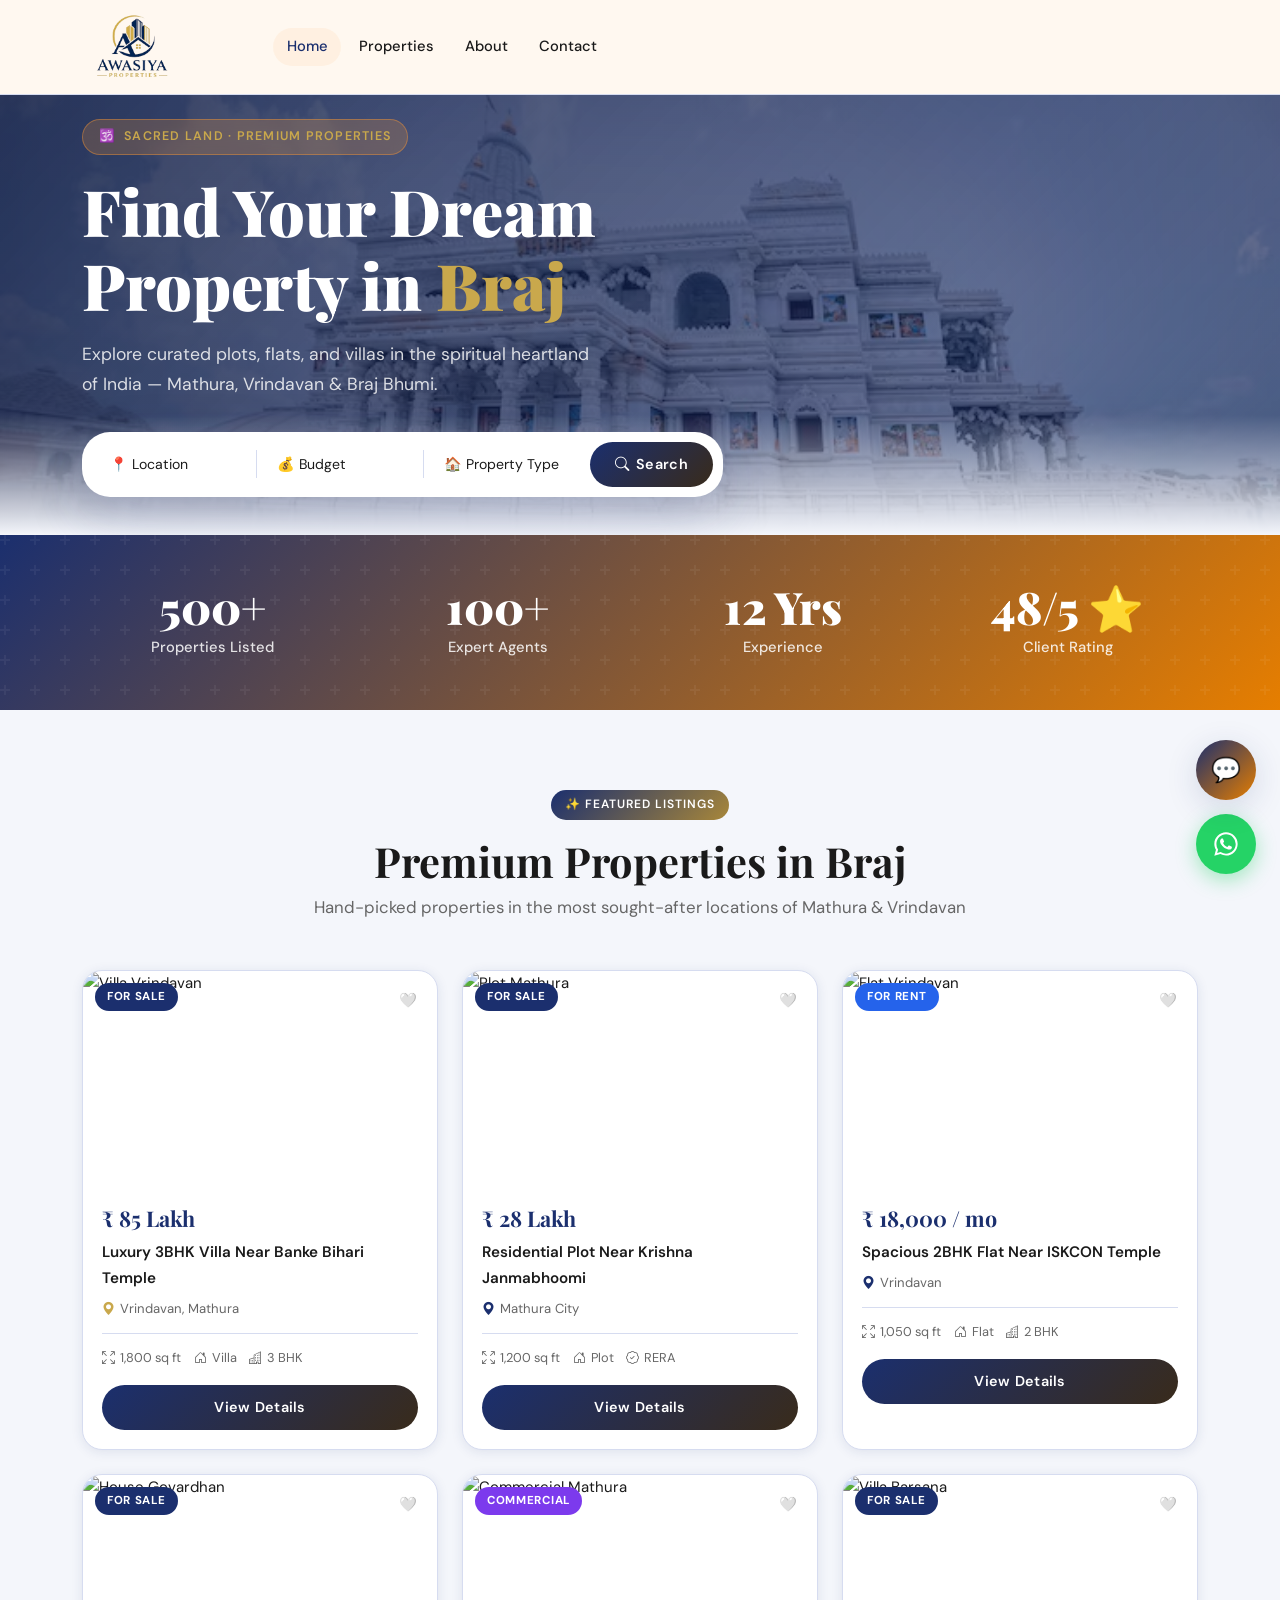
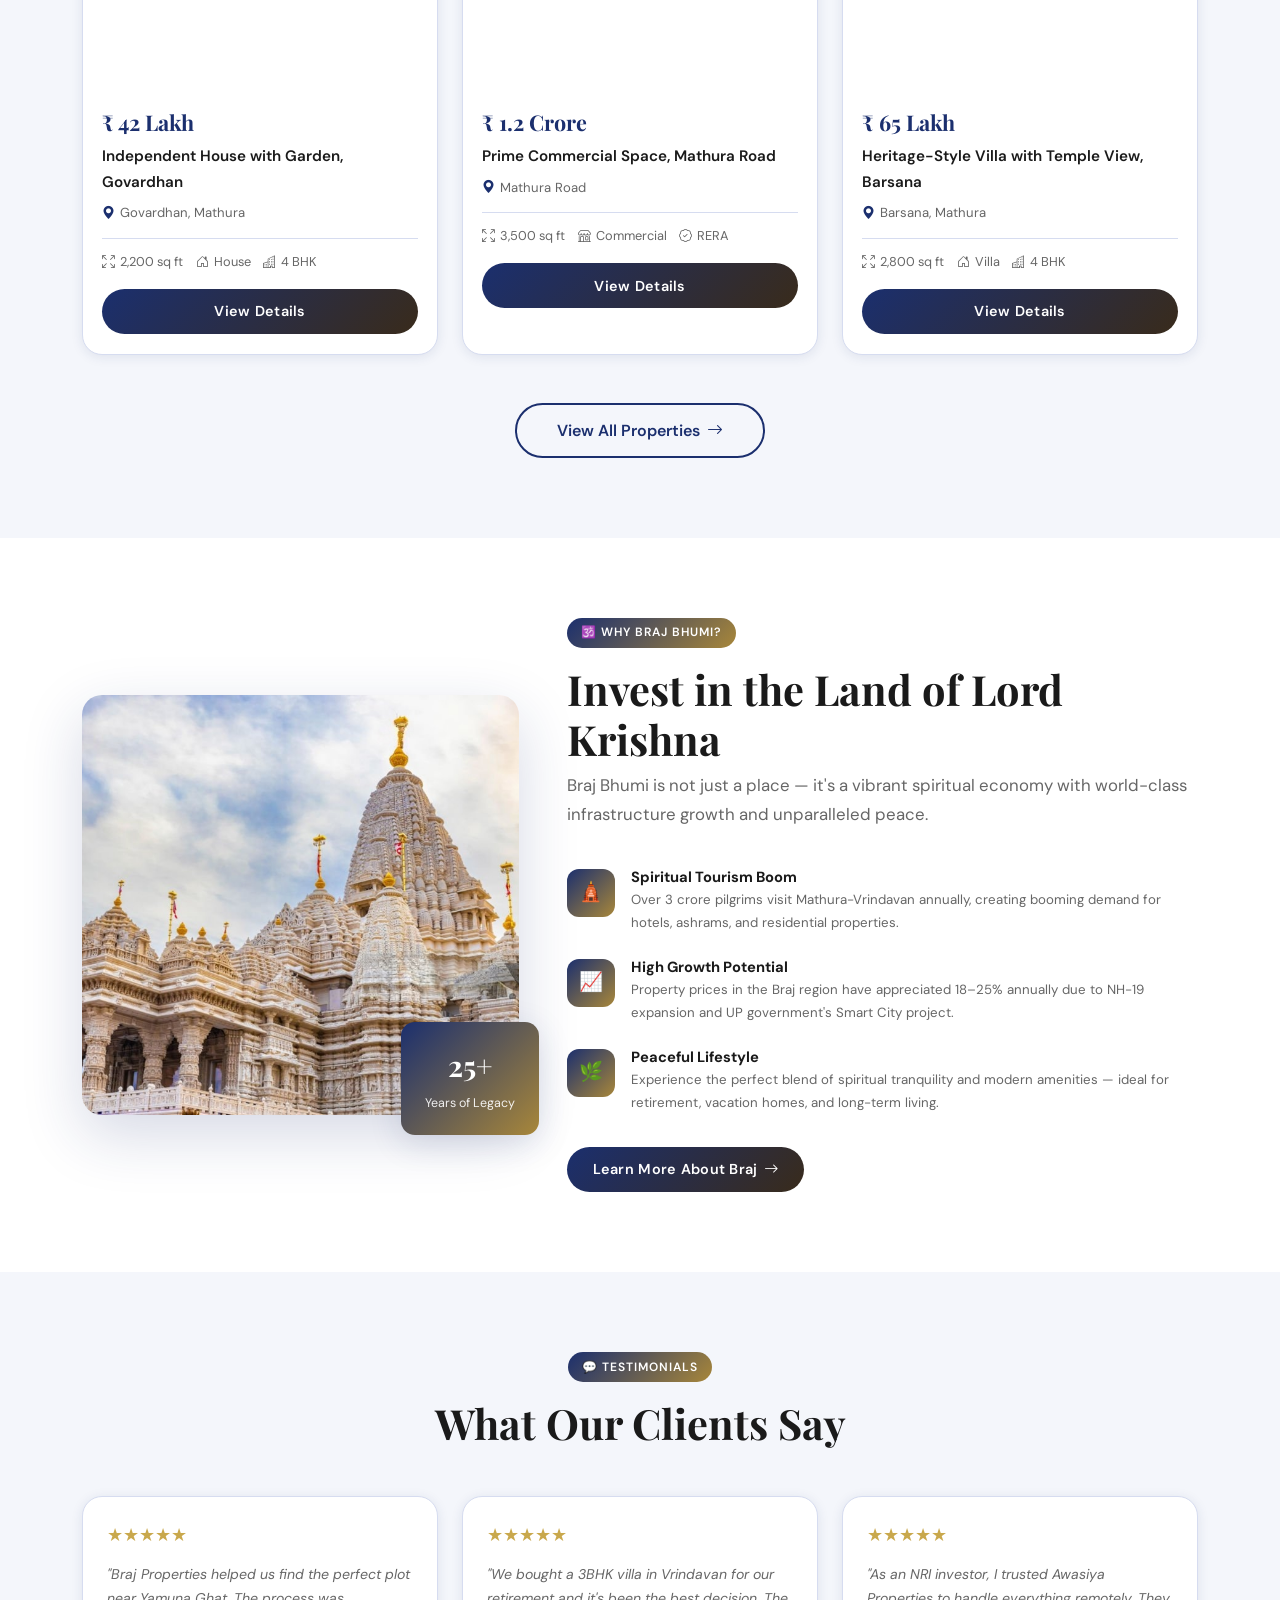
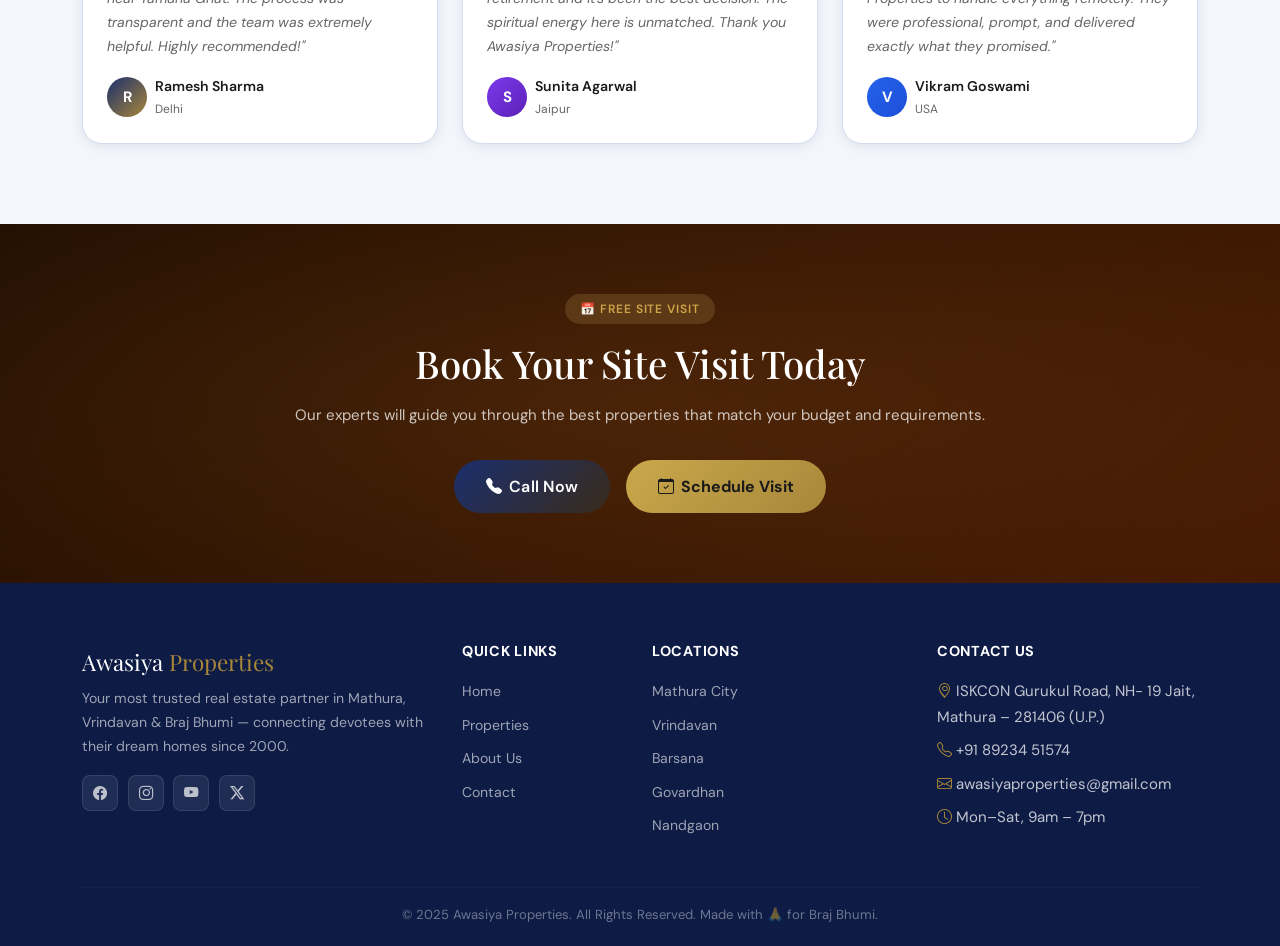
==== index.html @ ea64d687 "Initial commit" ====
<!DOCTYPE html>
<html lang="en">

<head>
  <meta charset="UTF-8" />
  <meta name="viewport" content="width=device-width, initial-scale=1.0" />
  <title>Awasiya Properties — Find Your Dream Property in Mathura & Vrindavan</title>
  <link rel="icon" type="image/png" href="assets/img/favicon.jpeg" />
  <!-- Bootstrap 5 -->
  <link href="https://cdn.jsdelivr.net/npm/bootstrap@5.3.3/dist/css/bootstrap.min.css" rel="stylesheet" />
  <!-- Bootstrap Icons -->
  <link rel="stylesheet" href="https://cdn.jsdelivr.net/npm/bootstrap-icons@1.11.3/font/bootstrap-icons.css" />
  <!-- Google Fonts -->
  <link rel="preconnect" href="https://fonts.googleapis.com" />
  <link rel="preconnect" href="https://fonts.gstatic.com" crossorigin />
  <link
    href="https://fonts.googleapis.com/css2?family=Playfair+Display:wght@400;600;700;900&family=DM+Sans:wght@300;400;500;600&display=swap"
    rel="stylesheet" />
  <!-- Custom CSS -->
  <link rel="stylesheet" href="css/style.css" />
</head>

<body>

  <!-- ══════════════════ NAVBAR ══════════════════ -->
  <nav class="navbar-braj" style="position: relative;">
    <div class="container d-flex align-items-center justify-content-between nav-container">
      <!-- Logo -->
      <a href="index.html" class="nav-logo" style="flex-shrink:0;">
        <img src="assets/img/logo.png" alt="logo" style="height:65px; width:auto;" />
      </a>

      <!-- Hamburger (mobile) -->
      <button class="navbar-toggler border-0 d-lg-none" type="button" data-bs-toggle="collapse"
        data-bs-target="#navMenu" style="background:none;" id="navToggleBtn">
        <span id="hamburgerIcon" style="font-size:1.5rem; color:var(--saffron);">☰</span>
      </button>

      <!-- Nav Links -->
      <div class="collapse navbar-collapse d-lg-flex" id="navMenu">
        <div class="d-flex flex-column flex-lg-row align-items-start align-items-lg-center gap-1 ms-lg-4 mt-lg-0">
          <a href="index.html" class="nav-link-custom active">Home</a>
          <a href="properties.html" class="nav-link-custom">Properties</a>
          <a href="about.html" class="nav-link-custom">About</a>
          <a href="contact.html" class="nav-link-custom">Contact</a>
        </div>

        <!-- Auth Buttons -->
        <!-- <div class="ms-lg-auto mt-3 mt-lg-0 d-flex align-items-center gap-2 auth-nav-btns">
        <button class="btn-outline-saffron" data-bs-toggle="modal" data-bs-target="#authModal" id="loginBtn">
          <i class="bi bi-person"></i> Login
        </button>
        <button class="btn-saffron" data-bs-toggle="modal" data-bs-target="#authModal" id="signupBtn">
          Sign Up
        </button>
      </div> -->
        <!-- User Greeting (shown after login) -->
        <!-- <div class="ms-lg-auto mt-3 mt-lg-0 d-flex align-items-center gap-2 user-nav" style="display:none!important;">
        <span style="font-size:.9rem; font-weight:500;">Hi, <strong class="user-name"></strong> 👋</span>
        <button class="btn-outline-saffron" id="logoutBtn">Logout</button>
      </div> -->
      </div>
    </div>
  </nav>

  <!-- ══════════════════ HERO ══════════════════ -->
  <section class="hero">
    <div class="container hero-content">
      <div  class="row align-items-center mt-4">
        <div class="col-lg-7">
          <div class="hero-badge fade-in-up">
            <span>🕉️</span> Sacred Land · Premium Properties
          </div>
          <h1 class="fade-in-up" style="transition-delay:.1s">
            Find Your Dream<br />Property in <em>Braj</em>
          </h1>
          <p class="fade-in-up" style="transition-delay:.2s">
            Explore curated plots, flats, and villas in the spiritual heartland of India — Mathura, Vrindavan & Braj
            Bhumi.
          </p>

          <!-- Search Box -->
          <div class="search-box fade-in-up" style="transition-delay:.3s">
            <select class="form-select">
              <option value="">📍 Location</option>
              <option>Mathura</option>
              <option>Vrindavan</option>
              <option>Barsana</option>
              <option>Govardhan</option>
              <option>Nandgaon</option>
            </select>
            <div class="search-divider"></div>
            <select class="form-select">
              <option value="">💰 Budget</option>
              <option>Under ₹20 Lakh</option>
              <option>₹20L – ₹50L</option>
              <option>₹50L – ₹1 Crore</option>
              <option>Above ₹1 Crore</option>
            </select>
            <div class="search-divider"></div>
            <select class="form-select">
              <option value="">🏠 Property Type</option>
              <option>Plot</option>
              <option>Flat / Apartment</option>
              <option>Villa</option>
              <option>Commercial</option>
            </select>
            <a href="properties.html" class="btn-saffron" style="flex-shrink:0;">
              <i class="bi bi-search"></i> Search
            </a>
          </div>

          <div class="d-flex gap-3 mt-3 fade-in-up" style="transition-delay:.4s; flex-wrap:wrap;">
            <span style="color:rgba(255,255,255,.8); font-size:.82rem;"><i class="bi bi-check-circle-fill"
                style="color:var(--gold)"></i> 500+ Verified Listings</span>
            <span style="color:rgba(255,255,255,.8); font-size:.82rem;"><i class="bi bi-check-circle-fill"
                style="color:var(--gold)"></i> RERA Registered</span>
            <span style="color:rgba(255,255,255,.8); font-size:.82rem;"><i class="bi bi-check-circle-fill"
                style="color:var(--gold)"></i> Zero Brokerage</span>
          </div>
        </div>
      </div>
    </div>
  </section>

  <!-- ══════════════════ STATS ══════════════════ -->
  <section class="stats-section fade-in-up">
    <div class="container">
      <div class="row text-center g-4">
        <div class="col-6 col-md-3">
          <div class="stat-item">
            <div class="stat-number" data-count="500" data-suffix="+">0+</div>
            <div class="stat-label">Properties Listed</div>
          </div>
        </div>
        <div class="col-6 col-md-3">
          <div class="stat-item">
            <div class="stat-number" data-count="100" data-suffix="+">0+</div>
            <div class="stat-label">Expert Agents</div>
          </div>
        </div>
        <div class="col-6 col-md-3">
          <div class="stat-item">
            <div class="stat-number" data-count="12" data-suffix=" Yrs">0</div>
            <div class="stat-label">Experience</div>
          </div>
        </div>
        <div class="col-6 col-md-3">
          <div class="stat-item">
            <div class="stat-number" data-count="48" data-suffix="/5 ⭐">0</div>
            <div class="stat-label">Client Rating</div>
          </div>
        </div>
      </div>
    </div>
  </section>

  <!-- ══════════════════ FEATURED PROPERTIES ══════════════════ -->
  <section class="section-pad">
    <div class="container">
      <div class="text-center mb-5 fade-in-up">
        <span class="tag-line">✨ Featured Listings</span>
        <h2 class="section-title">Premium Properties in Braj</h2>
        <p class="section-subtitle">Hand-picked properties in the most sought-after locations of Mathura & Vrindavan</p>
      </div>

      <div class="row g-4">

        <!-- Card 1 -->
        <div class="col-md-6 col-lg-4 fade-in-up">
          <div class="prop-card">
            <div class="prop-card-img">
              <img src="https://images.unsplash.com/photo-1600596542815-ffad4c1539a9?w=600&q=75"
                alt="Villa Vrindavan" />
              <span class="prop-badge">For Sale</span>
              <button class="prop-fav">🤍</button>
            </div>
            <div class="prop-card-body">
              <div class="prop-price">₹ 85 Lakh</div>
              <div class="prop-title">Luxury 3BHK Villa Near Banke Bihari Temple</div>
              <div class="prop-location"><i class="bi bi-geo-alt-fill" style="color:var(--gold)"></i> Vrindavan,
                Mathura</div>
              <div class="prop-meta">
                <span><i class="bi bi-arrows-fullscreen"></i> 1,800 sq ft</span>
                <span><i class="bi bi-house-door"></i> Villa</span>
                <span><i class="bi bi-buildings"></i> 3 BHK</span>
              </div>
              <a href="property-details.html" class="btn-saffron mt-3 w-100 justify-content-center">View Details</a>
            </div>
          </div>
        </div>

        <!-- Card 2 -->
        <div class="col-md-6 col-lg-4 fade-in-up" style="transition-delay:.1s">
          <div class="prop-card">
            <div class="prop-card-img">
              <img src="https://images.unsplash.com/photo-1580587771525-78b9dba3b914?w=600&q=75" alt="Plot Mathura" />
              <span class="prop-badge">For Sale</span>
              <button class="prop-fav">🤍</button>
            </div>
            <div class="prop-card-body">
              <div class="prop-price">₹ 28 Lakh</div>
              <div class="prop-title">Residential Plot Near Krishna Janmabhoomi</div>
              <div class="prop-location"><i class="bi bi-geo-alt-fill" style="color:var(--saffron)"></i> Mathura City
              </div>
              <div class="prop-meta">
                <span><i class="bi bi-arrows-fullscreen"></i> 1,200 sq ft</span>
                <span><i class="bi bi-house-door"></i> Plot</span>
                <span><i class="bi bi-patch-check"></i> RERA</span>
              </div>
              <a href="property-details.html" class="btn-saffron mt-3 w-100 justify-content-center">View Details</a>
            </div>
          </div>
        </div>

        <!-- Card 3 -->
        <div class="col-md-6 col-lg-4 fade-in-up" style="transition-delay:.2s">
          <div class="prop-card">
            <div class="prop-card-img">
              <img src="https://images.unsplash.com/photo-1512917774080-9991f1c4c750?w=600&q=75" alt="Flat Vrindavan" />
              <span class="prop-badge for-rent">For Rent</span>
              <button class="prop-fav">🤍</button>
            </div>
            <div class="prop-card-body">
              <div class="prop-price">₹ 18,000 / mo</div>
              <div class="prop-title">Spacious 2BHK Flat Near ISKCON Temple</div>
              <div class="prop-location"><i class="bi bi-geo-alt-fill" style="color:var(--saffron)"></i> Vrindavan</div>
              <div class="prop-meta">
                <span><i class="bi bi-arrows-fullscreen"></i> 1,050 sq ft</span>
                <span><i class="bi bi-house-door"></i> Flat</span>
                <span><i class="bi bi-buildings"></i> 2 BHK</span>
              </div>
              <a href="property-details.html" class="btn-saffron mt-3 w-100 justify-content-center">View Details</a>
            </div>
          </div>
        </div>

        <!-- Card 4 -->
        <div class="col-md-6 col-lg-4 fade-in-up" style="transition-delay:.05s">
          <div class="prop-card">
            <div class="prop-card-img">
              <img src="https://images.unsplash.com/photo-1570129477492-45c003edd2be?w=600&q=75"
                alt="House Govardhan" />
              <span class="prop-badge">For Sale</span>
              <button class="prop-fav">🤍</button>
            </div>
            <div class="prop-card-body">
              <div class="prop-price">₹ 42 Lakh</div>
              <div class="prop-title">Independent House with Garden, Govardhan</div>
              <div class="prop-location"><i class="bi bi-geo-alt-fill" style="color:var(--saffron)"></i> Govardhan,
                Mathura</div>
              <div class="prop-meta">
                <span><i class="bi bi-arrows-fullscreen"></i> 2,200 sq ft</span>
                <span><i class="bi bi-house-door"></i> House</span>
                <span><i class="bi bi-buildings"></i> 4 BHK</span>
              </div>
              <a href="property-details.html" class="btn-saffron mt-3 w-100 justify-content-center">View Details</a>
            </div>
          </div>
        </div>

        <!-- Card 5 -->
        <div class="col-md-6 col-lg-4 fade-in-up" style="transition-delay:.15s">
          <div class="prop-card">
            <div class="prop-card-img">
              <img src="https://images.unsplash.com/photo-1605276374104-dee2a0ed3cd6?w=600&q=75"
                alt="Commercial Mathura" />
              <span class="prop-badge commercial">Commercial</span>
              <button class="prop-fav">🤍</button>
            </div>
            <div class="prop-card-body">
              <div class="prop-price">₹ 1.2 Crore</div>
              <div class="prop-title">Prime Commercial Space, Mathura Road</div>
              <div class="prop-location"><i class="bi bi-geo-alt-fill" style="color:var(--saffron)"></i> Mathura Road
              </div>
              <div class="prop-meta">
                <span><i class="bi bi-arrows-fullscreen"></i> 3,500 sq ft</span>
                <span><i class="bi bi-shop"></i> Commercial</span>
                <span><i class="bi bi-patch-check"></i> RERA</span>
              </div>
              <a href="property-details.html" class="btn-saffron mt-3 w-100 justify-content-center">View Details</a>
            </div>
          </div>
        </div>

        <!-- Card 6 -->
        <div class="col-md-6 col-lg-4 fade-in-up" style="transition-delay:.25s">
          <div class="prop-card">
            <div class="prop-card-img">
              <img src="https://images.unsplash.com/photo-1564013799919-ab600027ffc6?w=600&q=75" alt="Villa Barsana" />
              <span class="prop-badge">For Sale</span>
              <button class="prop-fav">🤍</button>
            </div>
            <div class="prop-card-body">
              <div class="prop-price">₹ 65 Lakh</div>
              <div class="prop-title">Heritage-Style Villa with Temple View, Barsana</div>
              <div class="prop-location"><i class="bi bi-geo-alt-fill" style="color:var(--saffron)"></i> Barsana,
                Mathura</div>
              <div class="prop-meta">
                <span><i class="bi bi-arrows-fullscreen"></i> 2,800 sq ft</span>
                <span><i class="bi bi-house-door"></i> Villa</span>
                <span><i class="bi bi-buildings"></i> 4 BHK</span>
              </div>
              <a href="property-details.html" class="btn-saffron mt-3 w-100 justify-content-center">View Details</a>
            </div>
          </div>
        </div>

      </div>

      <div class="text-center mt-5 fade-in-up">
        <a href="properties.html" class="btn-outline-saffron" style="font-size:1rem; padding:.75rem 2.5rem">
          View All Properties <i class="bi bi-arrow-right"></i>
        </a>
      </div>
    </div>
  </section>

  <!-- ══════════════════ ABOUT BRAJ SECTION ══════════════════ -->
  <section class="section-pad" style="background:#fff;">
    <div class="container">
      <div class="row align-items-center g-5">
        <div class="col-lg-5 fade-in-up">
          <div class="about-img-wrap">
            <img src="assets/img/temple2.jpeg" alt="Vrindavan Temple" />
            <div class="about-img-badge">
              <strong>25+</strong>
              <span>Years of Legacy</span>
            </div>
          </div>
        </div>
        <div class="col-lg-7 fade-in-up" style="transition-delay:.15s">
          <span class="tag-line">🕉️ Why Braj Bhumi?</span>
          <h2 class="section-title">Invest in the Land of Lord Krishna</h2>
          <p class="section-subtitle">Braj Bhumi is not just a place — it's a vibrant spiritual economy with world-class
            infrastructure growth and unparalleled peace.</p>

          <div class="why-invest-item">
            <div class="wi-icon">🛕</div>
            <div class="wi-text">
              <h6>Spiritual Tourism Boom</h6>
              <p>Over 3 crore pilgrims visit Mathura-Vrindavan annually, creating booming demand for hotels, ashrams,
                and residential properties.</p>
            </div>
          </div>
          <div class="why-invest-item">
            <div class="wi-icon">📈</div>
            <div class="wi-text">
              <h6>High Growth Potential</h6>
              <p>Property prices in the Braj region have appreciated 18–25% annually due to NH-19 expansion and UP
                government's Smart City project.</p>
            </div>
          </div>
          <div class="why-invest-item">
            <div class="wi-icon">🌿</div>
            <div class="wi-text">
              <h6>Peaceful Lifestyle</h6>
              <p>Experience the perfect blend of spiritual tranquility and modern amenities — ideal for retirement,
                vacation homes, and long-term living.</p>
            </div>
          </div>

          <a href="about.html" class="btn-saffron mt-2">
            Learn More About Braj <i class="bi bi-arrow-right"></i>
          </a>
        </div>
      </div>
    </div>
  </section>

  <!-- ══════════════════ TESTIMONIALS ══════════════════ -->
  <section class="section-pad">
    <div class="container">
      <div class="text-center mb-5 fade-in-up">
        <span class="tag-line">💬 Testimonials</span>
        <h2 class="section-title">What Our Clients Say</h2>
      </div>
      <div class="row g-4">
        <div class="col-md-4 fade-in-up">
          <div class="prop-card" style="padding:0;">
            <div class="prop-card-body p-4">
              <div style="color:var(--gold); font-size:1.1rem; margin-bottom:.8rem;">★★★★★</div>
              <p style="font-size:.88rem; color:var(--text-muted); font-style:italic;">"Braj Properties helped us find
                the perfect plot near Yamuna Ghat. The process was transparent and the team was extremely helpful.
                Highly recommended!"</p>
              <div class="d-flex align-items-center gap-2 mt-3">
                <div
                  style="width:40px;height:40px;background:linear-gradient(135deg,var(--saffron),var(--gold-dark));border-radius:50%;display:flex;align-items:center;justify-content:center;color:#fff;font-weight:700;">
                  R</div>
                <div>
                  <div style="font-weight:600;font-size:.88rem;">Ramesh Sharma</div>
                  <div style="font-size:.75rem;color:var(--text-muted);">Delhi</div>
                </div>
              </div>
            </div>
          </div>
        </div>
        <div class="col-md-4 fade-in-up" style="transition-delay:.1s">
          <div class="prop-card" style="padding:0;">
            <div class="prop-card-body p-4">
              <div style="color:var(--gold); font-size:1.1rem; margin-bottom:.8rem;">★★★★★</div>
              <p style="font-size:.88rem; color:var(--text-muted); font-style:italic;">"We bought a 3BHK villa in
                Vrindavan for our retirement and it's been the best decision. The spiritual energy here is unmatched.
                Thank you Awasiya Properties!"</p>
              <div class="d-flex align-items-center gap-2 mt-3">
                <div
                  style="width:40px;height:40px;background:linear-gradient(135deg,#7C3AED,#5B21B6);border-radius:50%;display:flex;align-items:center;justify-content:center;color:#fff;font-weight:700;">
                  S</div>
                <div>
                  <div style="font-weight:600;font-size:.88rem;">Sunita Agarwal</div>
                  <div style="font-size:.75rem;color:var(--text-muted);">Jaipur</div>
                </div>
              </div>
            </div>
          </div>
        </div>
        <div class="col-md-4 fade-in-up" style="transition-delay:.2s">
          <div class="prop-card" style="padding:0;">
            <div class="prop-card-body p-4">
              <div style="color:var(--gold); font-size:1.1rem; margin-bottom:.8rem;">★★★★★</div>
              <p style="font-size:.88rem; color:var(--text-muted); font-style:italic;">"As an NRI investor, I trusted
                Awasiya Properties to handle everything remotely. They were professional, prompt, and delivered exactly
                what they promised."</p>
              <div class="d-flex align-items-center gap-2 mt-3">
                <div
                  style="width:40px;height:40px;background:linear-gradient(135deg,#2563EB,#1D4ED8);border-radius:50%;display:flex;align-items:center;justify-content:center;color:#fff;font-weight:700;">
                  V</div>
                <div>
                  <div style="font-weight:600;font-size:.88rem;">Vikram Goswami</div>
                  <div style="font-size:.75rem;color:var(--text-muted);">USA</div>
                </div>
              </div>
            </div>
          </div>
        </div>
      </div>
    </div>
  </section>

  <!-- ══════════════════ CTA SECTION ══════════════════ -->
  <section class="cta-section fade-in-up">
    <div class="container">
      <span class="tag-line"
        style="background:rgba(255,213,128,.15); border-color:rgba(255,213,128,.3); color:var(--gold);">📅 Free Site
        Visit</span>
      <h2>Book Your Site Visit Today</h2>
      <p>Our experts will guide you through the best properties that match your budget and requirements.</p>
      <div class="cta-btns">
        <a href="tel:+918923451574" class="btn-saffron" style="padding:.8rem 2rem; font-size:1rem;">
          <i class="bi bi-telephone-fill"></i> Call Now
        </a>
        <a href="contact.html" class="btn-gold" style="padding:.8rem 2rem; font-size:1rem;">
          <i class="bi bi-calendar-check"></i> Schedule Visit
        </a>
      </div>
    </div>
  </section>

  <!-- ══════════════════ FOOTER ══════════════════ -->
  <footer class="footer">
    <div class="container">
      <div class="row g-4">
        <div class="col-lg-4 col-md-6">
          <div class="footer-logo-text">Awasiya <span>Properties</span></div>
          <!-- <div>
            <img src="assets/img/logo.png" alt="logo" style="height:65px; width:auto;" />
          </div> -->
          <p>Your most trusted real estate partner in Mathura, Vrindavan & Braj Bhumi — connecting devotees with their
            dream homes since 2000.</p>
          <div class="social-icons mt-3">
            <a href="#" class="social-icon"><i class="bi bi-facebook"></i></a>
            <a href="#" class="social-icon"><i class="bi bi-instagram"></i></a>
            <a href="#" class="social-icon"><i class="bi bi-youtube"></i></a>
            <a href="#" class="social-icon"><i class="bi bi-twitter-x"></i></a>
          </div>
        </div>
        <div class="col-lg-2 col-md-6">
          <h6>Quick Links</h6>
          <ul class="footer-links">
            <li><a href="index.html">Home</a></li>
            <li><a href="properties.html">Properties</a></li>
            <li><a href="about.html">About Us</a></li>
            <li><a href="contact.html">Contact</a></li>
          </ul>
        </div>
        <div class="col-lg-3 col-md-6">
          <h6>Locations</h6>
          <ul class="footer-links">
            <li><a href="properties.html">Mathura City</a></li>
            <li><a href="properties.html">Vrindavan</a></li>
            <li><a href="properties.html">Barsana</a></li>
            <li><a href="properties.html">Govardhan</a></li>
            <li><a href="properties.html">Nandgaon</a></li>
          </ul>
        </div>
        <div class="col-lg-3 col-md-6">
          <h6>Contact Us</h6>
          <ul class="footer-links">
            <li><i class="bi bi-geo-alt" style="color:var(--gold-dark)"></i> ISKCON Gurukul Road, NH- 19 Jait, Mathura – 281406 (U.P.)</li>
            <li style="margin-top:.5rem"><i class="bi bi-telephone" style="color:var(--gold-dark)"></i> +91 89234 51574
            </li>
            <li style="margin-top:.5rem"><i class="bi bi-envelope" style="color:var(--gold-dark)"></i>
              awasiyaproperties@gmail.com</li>
            <li style="margin-top:.5rem"><i class="bi bi-clock" style="color:var(--gold-dark)"></i> Mon–Sat, 9am – 7pm
            </li>
          </ul>
        </div>
      </div>
      <hr class="footer-divider" />
      <div class="footer-bottom">
        © 2025 Awasiya Properties. All Rights Reserved. Made with 🙏 for Braj Bhumi.
      </div>
    </div>
  </footer>

  <!-- ══════════════════ WHATSAPP FLOAT ══════════════════ -->
  <a href="https://wa.me/918923451574?text=Hi%2C%20I%20am%20interested%20in%20a%20property%20in%20Mathura%2FVrindavan"
    target="_blank" class="whatsapp-float" aria-label="Chat on WhatsApp">
    <svg viewBox="0 0 32 32" xmlns="http://www.w3.org/2000/svg">
      <path
        d="M16.002 2.667C8.64 2.667 2.668 8.636 2.668 15.998c0 2.345.64 4.64 1.854 6.655L2.668 29.333l6.88-1.8a13.28 13.28 0 006.453 1.666h.001c7.362 0 13.332-5.97 13.332-13.333 0-7.362-5.97-13.332-13.332-13.332zm0 24.333a11.02 11.02 0 01-5.618-1.537l-.403-.24-4.083 1.069 1.092-3.978-.263-.41a10.97 10.97 0 01-1.68-5.906c0-6.077 4.946-11.023 11.023-11.023 2.947 0 5.713 1.147 7.793 3.23a10.96 10.96 0 013.23 7.793c-.001 6.078-4.947 11.002-11.091 11.002zm6.053-8.25c-.332-.166-1.963-.967-2.268-1.078-.305-.11-.527-.166-.75.166-.222.333-.86 1.078-1.054 1.3-.194.221-.387.249-.72.083-.332-.166-1.402-.516-2.67-1.648-.988-.882-1.654-1.97-1.847-2.302-.193-.332-.02-.511.145-.677.149-.149.332-.388.498-.582.166-.194.221-.332.332-.554.111-.222.055-.416-.028-.582-.083-.166-.75-1.8-1.027-2.466-.27-.648-.546-.56-.75-.57a13.57 13.57 0 00-.638-.012c-.222 0-.582.083-.887.416-.305.332-1.165 1.138-1.165 2.773 0 1.635 1.193 3.215 1.36 3.437.165.222 2.35 3.585 5.694 5.027.796.343 1.417.548 1.9.701.8.253 1.528.218 2.103.132.641-.096 1.963-.803 2.24-1.578.276-.775.276-1.44.193-1.578-.083-.139-.305-.222-.637-.388z" />
    </svg>
  </a>

  <!-- ══════════════════ CHATBOT ══════════════════ -->
  <button class="chat-float-btn" id="chatFloatBtn" aria-label="Open Chat">💬</button>

  <div class="chat-window" id="chatWindow">
    <div class="chat-header">
      <div class="d-flex align-items-center">
        <div class="chat-avatar">🏛️</div>
        <div>
          <h6>Support</h6>
          <small>🟢 Online now</small>
        </div>
      </div>
      <button class="chat-close" id="chatClose">✕</button>
    </div>
    <div class="chat-messages" id="chatMessages">
      <div class="chat-msg bot">🙏 Welcome to Awasiya Properties! How can I help you find your dream property today?</div>
      <div class="chat-msg bot">You can ask me about pricing, booking, or locations.</div>
    </div>
    <div class="chat-quick">
      <button class="chat-quick-btn" data-key="pricing">💰 Pricing</button>
      <button class="chat-quick-btn" data-key="booking">📅 Booking</button>
      <button class="chat-quick-btn" data-key="location">📍 Location</button>
    </div>
    <div class="chat-input-area">
      <input type="text" id="chatInput" placeholder="Type your message..." />
      <button id="chatSend">➤</button>
    </div>
  </div>

  <!-- ══════════════════ AUTH MODAL ══════════════════ -->
  <div class="modal fade modal-braj" id="authModal" tabindex="-1" aria-hidden="true">
    <div class="modal-dialog modal-dialog-centered" style="max-width:420px;">
      <div class="modal-content">
        <div class="modal-header">
          <div>
            <div class="modal-title">Welcome to Awasiya Properties 🙏</div>
            <div style="font-size:.8rem; color:var(--text-muted); font-family:var(--font-body);">Please login or create
              an account</div>
          </div>
          <button type="button" class="btn-close" data-bs-dismiss="modal"></button>
        </div>
        <div class="modal-body p-4">
          <!-- Toggle -->
          <div class="auth-toggle mb-4">
            <button class="auth-toggle-btn active" data-mode="login">Login</button>
            <button class="auth-toggle-btn" data-mode="signup">Sign Up</button>
          </div>

          <!-- Login Form -->
          <div id="loginForm">
            <div class="mb-3">
              <label class="form-label-custom">Email Address</label>
              <input type="email" id="loginEmail" class="form-control-custom" placeholder="you@example.com" />
            </div>
            <div class="mb-4">
              <label class="form-label-custom">Password</label>
              <input type="password" id="loginPass" class="form-control-custom" placeholder="Enter password" />
            </div>
            <button class="btn-saffron w-100 justify-content-center py-3" id="submitLogin" style="font-size:.95rem;">
              Login to Your Account
            </button>
            <div class="text-center mt-3" style="font-size:.8rem; color:var(--text-muted);">
              <a href="#" style="color:var(--saffron);">Forgot Password?</a>
            </div>
          </div>

          <!-- Signup Form -->
          <div id="signupForm" style="display:none;">
            <div class="mb-3">
              <label class="form-label-custom">Full Name</label>
              <input type="text" id="signupName" class="form-control-custom" placeholder="Your full name" />
            </div>
            <div class="mb-3">
              <label class="form-label-custom">Email Address</label>
              <input type="email" id="signupEmail" class="form-control-custom" placeholder="you@example.com" />
            </div>
            <div class="mb-4">
              <label class="form-label-custom">Password</label>
              <input type="password" id="signupPass" class="form-control-custom" placeholder="Create password" />
            </div>
            <button class="btn-saffron w-100 justify-content-center py-3" id="submitSignup" style="font-size:.95rem;">
              Create Account
            </button>
          </div>

          <div class="text-center mt-4" style="font-size:.78rem; color:var(--text-muted);">
            By continuing, you agree to our <a href="#" style="color:var(--saffron);">Terms & Privacy Policy</a>
          </div>
        </div>
      </div>
    </div>
  </div>

  <!-- Bootstrap JS -->
  <script src="https://cdn.jsdelivr.net/npm/bootstrap@5.3.3/dist/js/bootstrap.bundle.min.js"></script>
  <script src="js/script.js"></script>
</body>

</html>
---- css/style.css ----
/* =====================================================
   BRAJ PROPERTIES — Premium Real Estate
   CSS Stylesheet | Saffron & Gold Spiritual Theme
   ===================================================== */

/* ── Google Fonts ── */
@import url('https://fonts.googleapis.com/css2?family=Playfair+Display:wght@400;600;700;900&family=DM+Sans:wght@300;400;500;600&display=swap');

/* ── CSS Variables ── */
:root {
  --saffron:     #1B2F6E;
  --gold:        #C9A84C;
  --gold-dark:   #A8873A;
  --bg:          #F4F6FB;
  --bg-card:     #FFFFFF;
  --text:        #1A1A1A;
  --text-muted:  #666666;
  --border:      #D6DCF0;
  --shadow-sm:   0 2px 12px rgba(27,47,110,0.10);
  --shadow-md:   0 8px 32px rgba(27,47,110,0.15);
  --shadow-lg:   0 20px 60px rgba(27,47,110,0.18);
  --radius-sm:   8px;
  --radius-md:   14px;
  --radius-lg:   20px;
  --radius-xl:   28px;
  --font-heading:'Playfair Display', serif;
  --font-body:   'DM Sans', sans-serif;
  --whatsapp:    #25D366;
}

/* ── Reset & Base ── */
*, *::before, *::after { box-sizing: border-box; margin: 0; padding: 0; }

html { scroll-behavior: smooth; }

body {
  font-family: var(--font-body);
  background: var(--bg);
  color: var(--text);
  font-size: 15px;
  line-height: 1.7;
  overflow-x: hidden;
}

h1,h2,h3,h4,h5 { font-family: var(--font-heading); color: var(--text); }

a { text-decoration: none; transition: all .25s ease; }

img { max-width: 100%; display: block; }

/* ── Utility ── */
.section-pad { padding: 80px 0; }
.section-pad-sm { padding: 50px 0; }

.section-title {
  font-size: clamp(1.8rem, 3.5vw, 2.6rem);
  font-weight: 700;
  color: var(--text);
  margin-bottom: .5rem;
}

.section-subtitle {
  color: var(--text-muted);
  font-size: 1.05rem;
  margin-bottom: 2.5rem;
}

.tag-line {
  display: inline-block;
  background: linear-gradient(135deg, var(--saffron), var(--gold-dark));
  color: #fff;
  font-size: .75rem;
  font-weight: 600;
  letter-spacing: .08em;
  text-transform: uppercase;
  padding: .3rem .9rem;
  border-radius: 30px;
  margin-bottom: 1rem;
}

.btn-saffron {
  background: linear-gradient(135deg, var(--saffron) 0%, #392b1b  100%);
  color: #fff;
  border: none;
  padding: .65rem 1.6rem;
  border-radius: 50px;
  font-weight: 600;
  font-size: .9rem;
  letter-spacing: .02em;
  transition: all .3s ease;
  cursor: pointer;
  display: inline-flex;
  align-items: center;
  gap: .4rem;
}
.btn-saffron:hover { transform: translateY(-2px); box-shadow: 0 8px 24px rgba(255,153,51,.4); color: #fff; }

.btn-outline-saffron {
  background: transparent;
  color: var(--saffron);
  border: 2px solid var(--saffron);
  padding: .6rem 1.5rem;
  border-radius: 50px;
  font-weight: 600;
  font-size: .9rem;
  transition: all .3s ease;
  display: inline-flex;
  align-items: center;
  gap: .4rem;
}
.btn-outline-saffron:hover { background: var(--saffron); color: #fff; transform: translateY(-2px); }

.btn-gold {
  background: linear-gradient(135deg, var(--gold) 0%, var(--gold-dark) 100%);
  color: var(--text);
  border: none;
  padding: .65rem 1.6rem;
  border-radius: 50px;
  font-weight: 700;
  font-size: .9rem;
  transition: all .3s ease;
  display: inline-flex;
  align-items: center;
  gap: .4rem;
}
.btn-gold:hover { transform: translateY(-2px); box-shadow: 0 8px 24px rgba(255,213,128,.5); }

/* ── Navbar ── */
.navbar-braj {
  background: rgba(255,248,240,0.96);
  backdrop-filter: blur(16px);
  border-bottom: 1px solid var(--border);
  padding: .9rem 0;
  position: sticky;
  top: 0;
  z-index: 999;
  transition: all .3s ease;
}

.navbar-braj.scrolled {
  box-shadow: var(--shadow-md);
}

.nav-logo {
  display: flex;
  align-items: center;
  gap: .6rem;
}

.nav-logo-icon {
  width: 40px;
  height: 40px;
  background: linear-gradient(135deg, var(--saffron), var(--gold-dark));
  border-radius: 10px;
  display: flex;
  align-items: center;
  justify-content: center;
  font-size: 1.2rem;
  color: #fff;
  flex-shrink: 0;
}

.nav-logo-text {
  font-family: var(--font-heading);
  font-size: 1.25rem;
  font-weight: 700;
  color: var(--text);
  line-height: 1.1;
}
.nav-logo-text span { color: var(--saffron); }
.nav-logo-tagline { font-size: .62rem; color: var(--text-muted); font-family: var(--font-body); letter-spacing: .06em; }

.nav-link-custom {
  color: var(--text);
  font-weight: 500;
  font-size: .92rem;
  padding: .4rem .85rem !important;
  border-radius: 30px;
  transition: all .25s ease;
  position: relative;
}
.nav-link-custom:hover, .nav-link-custom.active {
  color: var(--saffron);
  background: rgba(255,153,51,.08);
}

.nav-container{
  gap: 4rem;
}

/* ── Hero Section ── */
.hero {
  /* min-height: 88vh; */
  background: linear-gradient(135deg, rgba(13,27,69,0.80) 0%, rgba(27,47,110,0.55) 100%),
              url('/assets/img/bg.avif') center/cover no-repeat;
  display: flex;
  align-items: center;
  position: relative;
  overflow: hidden;
}

.hero::before {
  content: '';
  position: absolute;
  bottom: 0; left: 0; right: 0;
  height: 120px;
  background: linear-gradient(to top, var(--bg), transparent);
  z-index: 1;
}

.hero-content { position: relative; z-index: 2; }

.hero-badge {
  display: inline-flex;
  align-items: center;
  gap: .5rem;
  background: rgba(255,153,51,.2);
  border: 1px solid rgba(255,153,51,.4);
  color: var(--gold);
  font-size: .78rem;
  font-weight: 600;
  letter-spacing: .1em;
  text-transform: uppercase;
  padding: .4rem 1rem;
  border-radius: 30px;
  margin-bottom: 1.2rem;
  backdrop-filter: blur(8px);
}

.hero h1 {
  font-size: clamp(2.2rem, 5.5vw, 4rem);
  color: #fff;
  line-height: 1.15;
  margin-bottom: 1.2rem;
  font-weight: 900;
}

.hero h1 em {
  font-style: normal;
  color: var(--gold);
}

.hero p {
  color: rgba(255,255,255,.82);
  font-size: 1.1rem;
  margin-bottom: 2rem;
  max-width: 520px;
}

/* ── Search Bar ── */
.search-box {
  background: #fff;
  border-radius: var(--radius-xl);
  padding: .6rem .6rem .6rem 1rem;
  box-shadow: var(--shadow-lg);
  display: flex;
  flex-wrap: wrap;
  gap: .5rem;
  align-items: center;
}

.search-box .form-select,
.search-box .form-control {
  border: none;
  background: transparent;
  font-size: .88rem;
  color: var(--text);
  padding: .45rem .75rem;
  flex: 1;
  min-width: 130px;
  outline: none;
  box-shadow: none;
}
.search-box .form-select:focus, .search-box .form-control:focus { box-shadow: none; }
.search-divider { width: 1px; height: 28px; background: var(--border); flex-shrink: 0; }

/* ── Property Card ── */
.prop-card {
  background: #fff;
  border-radius: var(--radius-lg);
  overflow: hidden;
  box-shadow: var(--shadow-sm);
  transition: all .35s cubic-bezier(.25,.8,.25,1);
  border: 1px solid var(--border);
  height: 100%;
}
.prop-card:hover {
  transform: translateY(-8px);
  box-shadow: var(--shadow-lg);
  border-color: rgba(255,153,51,.3);
}

.prop-card-img {
  position: relative;
  overflow: hidden;
  height: 210px;
}
.prop-card-img img {
  width: 100%;
  height: 100%;
  object-fit: cover;
  transition: transform .5s ease;
}
.prop-card:hover .prop-card-img img { transform: scale(1.08); }

.prop-badge {
  position: absolute;
  top: 12px; left: 12px;
  background: var(--saffron);
  color: #fff;
  font-size: .72rem;
  font-weight: 700;
  letter-spacing: .06em;
  text-transform: uppercase;
  padding: .25rem .75rem;
  border-radius: 20px;
}
.prop-badge.for-rent { background: #2563EB; }
.prop-badge.commercial { background: #7C3AED; }

.prop-fav {
  position: absolute;
  top: 12px; right: 12px;
  width: 34px; height: 34px;
  background: rgba(255,255,255,.92);
  border-radius: 50%;
  display: flex; align-items: center; justify-content: center;
  font-size: .9rem;
  cursor: pointer;
  transition: all .25s ease;
  border: none;
}
.prop-fav:hover { background: #fff; transform: scale(1.1); }
.prop-fav.active { color: #e53e3e; }

.prop-card-body { padding: 1.2rem; }

.prop-price {
  font-family: var(--font-heading);
  font-size: 1.35rem;
  font-weight: 700;
  color: var(--saffron);
  margin-bottom: .2rem;
}

.prop-title {
  font-size: .95rem;
  font-weight: 600;
  color: var(--text);
  margin-bottom: .4rem;
  display: -webkit-box;
  -webkit-line-clamp: 2;
  -webkit-box-orient: vertical;
  overflow: hidden;
}

.prop-location {
  font-size: .82rem;
  color: var(--text-muted);
  display: flex;
  align-items: center;
  gap: .3rem;
  margin-bottom: .8rem;
}

.prop-meta {
  display: flex;
  gap: .8rem;
  padding-top: .8rem;
  border-top: 1px solid var(--border);
  font-size: .8rem;
  color: var(--text-muted);
}
.prop-meta span { display: flex; align-items: center; gap: .3rem; }

/* ── Stats Section ── */
.stats-section {
  background: linear-gradient(135deg, var(--saffron) 0%, #E67E00 100%);
  padding: 50px 0;
  position: relative;
  overflow: hidden;
}
.stats-section::before {
  content: '';
  position: absolute;
  inset: 0;
  background: url("data:image/svg+xml,%3Csvg width='60' height='60' viewBox='0 0 60 60' xmlns='http://www.w3.org/2000/svg'%3E%3Cg fill='none' fill-rule='evenodd'%3E%3Cg fill='%23ffffff' fill-opacity='0.05'%3E%3Cpath d='M36 34v-4h-2v4h-4v2h4v4h2v-4h4v-2h-4zm0-30V0h-2v4h-4v2h4v4h2V6h4V4h-4zM6 34v-4H4v4H0v2h4v4h2v-4h4v-2H6zM6 4V0H4v4H0v2h4v4h2V6h4V4H6z'/%3E%3C/g%3E%3C/g%3E%3C/svg%3E");
}

.stat-item { text-align: center; position: relative; z-index: 1; }
.stat-number {
  font-family: var(--font-heading);
  font-size: 2.8rem;
  font-weight: 900;
  color: #fff;
  line-height: 1;
  margin-bottom: .3rem;
}
.stat-label { color: rgba(255,255,255,.85); font-size: .92rem; font-weight: 500; }

/* ── About Braj Section ── */
.about-img-wrap {
  position: relative;
}
.about-img-wrap img {
  border-radius: var(--radius-lg);
  box-shadow: var(--shadow-lg);
  width: 100%;
  height: 420px;
  object-fit: cover;
}
.about-img-badge {
  position: absolute;
  bottom: -20px; right: -20px;
  background: linear-gradient(135deg, var(--saffron), var(--gold-dark));
  color: #fff;
  padding: 1.2rem 1.5rem;
  border-radius: var(--radius-md);
  box-shadow: var(--shadow-md);
  text-align: center;
}
.about-img-badge strong { display: block; font-size: 1.8rem; font-family: var(--font-heading); }
.about-img-badge span { font-size: .78rem; opacity: .9; }

.why-invest-item {
  display: flex;
  gap: 1rem;
  margin-bottom: 1.5rem;
}
.wi-icon {
  width: 48px; height: 48px;
  background: linear-gradient(135deg, var(--saffron), var(--gold-dark));
  border-radius: 12px;
  display: flex; align-items: center; justify-content: center;
  color: #fff;
  font-size: 1.2rem;
  flex-shrink: 0;
}
.wi-text h6 { font-weight: 700; margin-bottom: .2rem; font-size: .92rem; }
.wi-text p { font-size: .83rem; color: var(--text-muted); margin: 0; }

/* ── CTA Section ── */
.cta-section {
  background: linear-gradient(135deg, #1A0A00 0%, #3D1500 100%);
  padding: 70px 0;
  text-align: center;
  position: relative;
  overflow: hidden;
}
.cta-section::before {
  content: '';
  position: absolute;
  top: -50%; left: -50%;
  width: 200%; height: 200%;
  background: radial-gradient(ellipse at center, rgba(255,153,51,.15) 0%, transparent 70%);
}
.cta-section h2 { color: #fff; font-size: 2.4rem; margin-bottom: 1rem; position: relative; }
.cta-section p { color: rgba(255,255,255,.75); margin-bottom: 2rem; position: relative; }
.cta-section .cta-btns { display: flex; gap: 1rem; justify-content: center; flex-wrap: wrap; position: relative; }

/* ── Listing Page ── */
.filter-sidebar {
  background: #fff;
  border-radius: var(--radius-lg);
  padding: 1.5rem;
  box-shadow: var(--shadow-sm);
  border: 1px solid var(--border);
  position: sticky;
  top: 85px;
}
.filter-sidebar h6 {
  font-weight: 700;
  font-size: .88rem;
  text-transform: uppercase;
  letter-spacing: .06em;
  color: var(--text-muted);
  margin-bottom: 1rem;
}
.filter-group { margin-bottom: 1.5rem; padding-bottom: 1.5rem; border-bottom: 1px solid var(--border); }
.filter-group:last-child { border-bottom: none; margin-bottom: 0; padding-bottom: 0; }

.filter-label { display: flex; align-items: center; gap: .5rem; font-size: .88rem; cursor: pointer; padding: .3rem 0; }
.filter-label input { accent-color: var(--saffron); width: 16px; height: 16px; }

.price-range-input { accent-color: var(--saffron); width: 100%; cursor: pointer; }

/* ── Property Details ── */
.detail-hero-img {
  width: 100%;
  height: 420px;
  object-fit: cover;
  border-radius: var(--radius-lg);
}
.detail-thumb {
  height: 90px;
  object-fit: cover;
  border-radius: var(--radius-sm);
  cursor: pointer;
  border: 2px solid transparent;
  transition: all .25s;
  width: 100%;
}
.detail-thumb:hover, .detail-thumb.active { border-color: var(--saffron); }

.amenity-chip {
  display: inline-flex;
  align-items: center;
  gap: .4rem;
  background: var(--bg);
  border: 1px solid var(--border);
  border-radius: 30px;
  padding: .4rem 1rem;
  font-size: .82rem;
  font-weight: 500;
  margin: .25rem;
}

.map-placeholder {
  background: linear-gradient(135deg, #f0e8dc 0%, #ffe8c8 100%);
  border-radius: var(--radius-md);
  height: 280px;
  overflow: hidden; /* important */
  border: 2px dashed var(--border);
  position: relative;
}

.map-placeholder iframe {
  width: 100%;
  height: 100%;
  border: 0;
  display: block;
}
/* ── About Page ── */
.team-card {
  background: #fff;
  border-radius: var(--radius-lg);
  overflow: hidden;
  box-shadow: var(--shadow-sm);
  border: 1px solid var(--border);
  transition: all .3s ease;
  text-align: center;
}
.team-card:hover { transform: translateY(-6px); box-shadow: var(--shadow-md); }
.team-card img { width: 100%; height: 220px; object-fit: cover; }
.team-card-body { padding: 1.2rem; }

/* ── Contact Page ── */
.contact-info-card {
  background: #fff;
  border-radius: var(--radius-lg);
  padding: 2rem;
  box-shadow: var(--shadow-sm);
  border: 1px solid var(--border);
  height: 100%;
}
.contact-icon {
  width: 52px; height: 52px;
  background: linear-gradient(135deg, var(--saffron), var(--gold-dark));
  border-radius: 14px;
  display: flex; align-items: center; justify-content: center;
  color: #fff;
  font-size: 1.3rem;
  margin-bottom: 1rem;
}

/* ── Form Styles ── */
.form-control-custom {
  border: 1.5px solid var(--border);
  border-radius: var(--radius-sm);
  padding: .7rem 1rem;
  font-family: var(--font-body);
  font-size: .9rem;
  background: #fff;
  transition: border-color .25s;
  width: 100%;
}
.form-control-custom:focus {
  outline: none;
  border-color: var(--saffron);
  box-shadow: 0 0 0 3px rgba(255,153,51,.12);
}
.form-label-custom {
  font-size: .83rem;
  font-weight: 600;
  color: var(--text);
  margin-bottom: .4rem;
  display: block;
}

/* ── Footer ── */
.footer {
  background: #0D1B45;
  color: rgba(255,255,255,.75);
  padding: 60px 0 20px;
}
.footer-logo-text {
  font-family: var(--font-heading);
  font-size: 1.4rem;
  color: #fff;
  margin-bottom: .4rem;
}
.footer-logo-text span { color: var(--gold-dark); }
.footer p { font-size: .88rem; color: rgba(255,255,255,.6); line-height: 1.7; }
.footer h6 { color: #fff; font-weight: 700; font-size: .9rem; letter-spacing: .05em; text-transform: uppercase; margin-bottom: 1.2rem; }
.footer-links { list-style: none; padding: 0; }
.footer-links li { margin-bottom: .5rem; }
.footer-links a { color: rgba(255,255,255,.6); font-size: .88rem; transition: color .25s; }
.footer-links a:hover { color: var(--saffron); }
.footer-divider { border-color: rgba(255,255,255,.1); margin: 2rem 0 1rem; }
.footer-bottom { font-size: .82rem; color: rgba(255,255,255,.4); text-align: center; }

.social-icons { display: flex; gap: .6rem; margin-top: .5rem; }
.social-icon {
  width: 36px; height: 36px;
  background: rgba(255,255,255,.08);
  border-radius: 8px;
  display: flex; align-items: center; justify-content: center;
  color: rgba(255,255,255,.7);
  font-size: .9rem;
  transition: all .25s ease;
  border: 1px solid rgba(255,255,255,.1);
}
.social-icon:hover { background: var(--saffron); color: #fff; border-color: var(--saffron); transform: translateY(-2px); }

/* ── WhatsApp Floating Button ── */
.whatsapp-float {
  position: fixed;
  bottom: 26px;
  right: 24px;
  width: 60px;
  height: 60px;
  background: var(--whatsapp);
  border-radius: 50%;
  display: flex;
  align-items: center;
  justify-content: center;
  box-shadow: 0 6px 20px rgba(37,211,102,.4);
  z-index: 998;
  transition: all .3s ease;
  cursor: pointer;
  border: none;
}
.whatsapp-float:hover { transform: scale(1.12); box-shadow: 0 10px 30px rgba(37,211,102,.5); }
.whatsapp-float svg { width: 28px; height: 28px; fill: #fff; }

/* ── Chatbot ── */
.chat-float-btn {
  position: fixed;
  bottom: 100px;
  right: 24px;
  width: 60px;
  height: 60px;
  background: linear-gradient(135deg, var(--saffron), #E67E00);
  border-radius: 50%;
  display: flex;
  align-items: center;
  justify-content: center;
  box-shadow: var(--shadow-md);
  z-index: 998;
  cursor: pointer;
  border: none;
  color: #fff;
  font-size: 1.5rem;
  transition: all .3s ease;
}
.chat-float-btn:hover { transform: scale(1.1); }

.chat-window {
  position: fixed;
  bottom: 95px;
  right: 24px;
  width: 320px;
  background: #fff;
  border-radius: var(--radius-lg);
  box-shadow: 0 20px 60px rgba(0,0,0,.18);
  z-index: 997;
  overflow: hidden;
  display: none;
  border: 1px solid var(--border);
  animation: slideUp .3s ease;
}
.chat-window.open { display: block; }

.chat-float-btn.hidden { opacity: 0; pointer-events: none; }

@keyframes slideUp {
  from { opacity: 0; transform: translateY(20px); }
  to { opacity: 1; transform: translateY(0); }
}

.chat-header {
  background: linear-gradient(135deg, var(--saffron), #E67E00);
  color: #fff;
  padding: 1rem 1.2rem;
  display: flex;
  align-items: center;
  justify-content: space-between;
}
.chat-header .chat-avatar {
  width: 36px; height: 36px;
  background: rgba(255,255,255,.2);
  border-radius: 50%;
  display: flex; align-items: center; justify-content: center;
  font-size: 1rem;
  margin-right: .7rem;
}
.chat-header h6 { margin: 0; font-size: .9rem; }
.chat-header small { font-size: .72rem; opacity: .85; }
.chat-close { background: none; border: none; color: #fff; font-size: 1.1rem; cursor: pointer; }

.chat-messages { padding: 1rem; height: 240px; overflow-y: auto; display: flex; flex-direction: column; gap: .7rem; }
.chat-msg {
  padding: .6rem .9rem;
  border-radius: 12px;
  font-size: .83rem;
  max-width: 85%;
  line-height: 1.5;
}
.chat-msg.bot { background: var(--bg); color: var(--text); align-self: flex-start; border-bottom-left-radius: 3px; }
.chat-msg.user { background: var(--saffron); color: #fff; align-self: flex-end; border-bottom-right-radius: 3px; }

.chat-quick { display: flex; flex-wrap: wrap; gap: .4rem; padding: .5rem 1rem; }
.chat-quick-btn {
  background: rgba(255,153,51,.1);
  border: 1px solid rgba(255,153,51,.3);
  color: var(--saffron);
  font-size: .75rem;
  font-weight: 600;
  padding: .3rem .7rem;
  border-radius: 20px;
  cursor: pointer;
  transition: all .2s;
}
.chat-quick-btn:hover { background: var(--saffron); color: #fff; }

.chat-input-area { display: flex; border-top: 1px solid var(--border); }
.chat-input-area input { flex: 1; border: none; padding: .75rem 1rem; font-size: .85rem; outline: none; font-family: var(--font-body); }
.chat-input-area button { background: var(--saffron); border: none; color: #fff; padding: .75rem 1rem; cursor: pointer; font-size: .9rem; }

/* ── Modal ── */
.modal-braj .modal-content { border-radius: var(--radius-lg); border: none; box-shadow: var(--shadow-lg); }
.modal-braj .modal-header { border-bottom: 1px solid var(--border); padding: 1.5rem; }
.modal-braj .modal-title { font-family: var(--font-heading); font-weight: 700; }
.auth-toggle { background: var(--bg); border-radius: 30px; padding: .25rem; display: flex; gap: .2rem; }
.auth-toggle-btn {
  flex: 1; border: none; background: transparent; padding: .5rem 1rem;
  border-radius: 25px; font-size: .85rem; font-weight: 600; cursor: pointer; transition: all .25s;
}
.auth-toggle-btn.active { background: var(--saffron); color: #fff; }
.social-login-btn {
  width: 100%; border: 1.5px solid var(--border); background: #fff; border-radius: var(--radius-sm);
  padding: .65rem 1rem; font-size: .88rem; cursor: pointer; display: flex; align-items: center;
  justify-content: center; gap: .5rem; transition: all .25s; font-family: var(--font-body);
}
.social-login-btn:hover { background: var(--bg); }

/* ── Scroll Animation ── */
.fade-in-up {
  opacity: 0;
  transform: translateY(30px);
  transition: opacity .6s ease, transform .6s ease;
}
.fade-in-up.visible { opacity: 1; transform: translateY(0); }

/* ── Breadcrumb ── */
.braj-breadcrumb {
  background: linear-gradient(135deg, var(--saffron) 0%, #E67E00 100%);
  padding: 50px 0 30px;
  color: #fff;
}
.braj-breadcrumb h1 { color: #fff; font-size: 2rem; margin-bottom: .3rem; }
.breadcrumb-item, .breadcrumb-item a { color: rgba(255,255,255,.75); font-size: .85rem; }
.breadcrumb-item.active { color: rgba(255,255,255,.95); }
.breadcrumb-item + .breadcrumb-item::before { color: rgba(255,255,255,.5); }

/* ── Page specific: listing ── */
.listing-header { background: var(--bg); padding: 20px 0; border-bottom: 1px solid var(--border); }
.sort-bar { display: flex; align-items: center; justify-content: space-between; flex-wrap: wrap; gap: .8rem; }
.result-count { font-weight: 600; color: var(--text); font-size: .9rem; }
.result-count span { color: var(--saffron); }

/* ── Mobile ── */
@media (max-width: 767px) {
  /* .hero { min-height: 100vh; } */
  .hero h1 { font-size: 2rem; }
  .search-box { padding: .8rem; }
  .about-img-badge { right: 10px; bottom: -15px; }
  .whatsapp-float { width: 50px; height: 50px; }
  .chat-float-btn { width: 52px; height: 52px; }
  .chat-window { width: calc(100vw - 32px); right: 16px; }
  .filter-sidebar { position: static; }
  .stat-number { font-size: 2.2rem; }
  .section-pad { padding: 50px 0; }
  .cta-section h2 { font-size: 1.7rem; }
  .detail-hero-img { height: 250px; }
}

@media (max-width: 575px) {
  .search-divider { display: none; }
  .search-box .form-select, .search-box .form-control { min-width: 100%; }
  .search-box { flex-direction: column; padding: .8rem; }
}


/* nav update in sm */
/* ── Mobile Navbar Fix ── */
@media (max-width: 991px) {

  body {
    overflow-x: hidden;
  }

  .navbar-braj {
    position: relative;
    z-index: 9999;
  }

  #navMenu {
    position: absolute;
    top: 100%;
    left: 0;
    right: 0;
    width: 100%;
    background: #ffffff;
    border-top: 1px solid var(--border);
    box-shadow: 0 8px 24px rgba(0,0,0,0.10);
    padding: 1rem 0 1.5rem;
    z-index: 9998;
    text-align: center;
  }

  #navMenu .d-flex {
    flex-direction: column !important;
    align-items: center !important;
    width: 100%;
    gap: 0 !important;
  }

  .nav-link-custom {
    display: block;
    width: 100%;
    text-align: center;
    padding: .75rem 1rem !important;
    font-size: .95rem;
    /* border-bottom: 1px solid var(--border); */
  }

  .nav-link-custom:last-child {
    border-bottom: none;
  }

  .nav-logo img {
    height: 38px !important;
    width: auto !important;
  }

  .nav-logo {
    flex-shrink: 0;
  }

  .nav-container {
    gap: 0 !important;
    position: relative;
  }

}
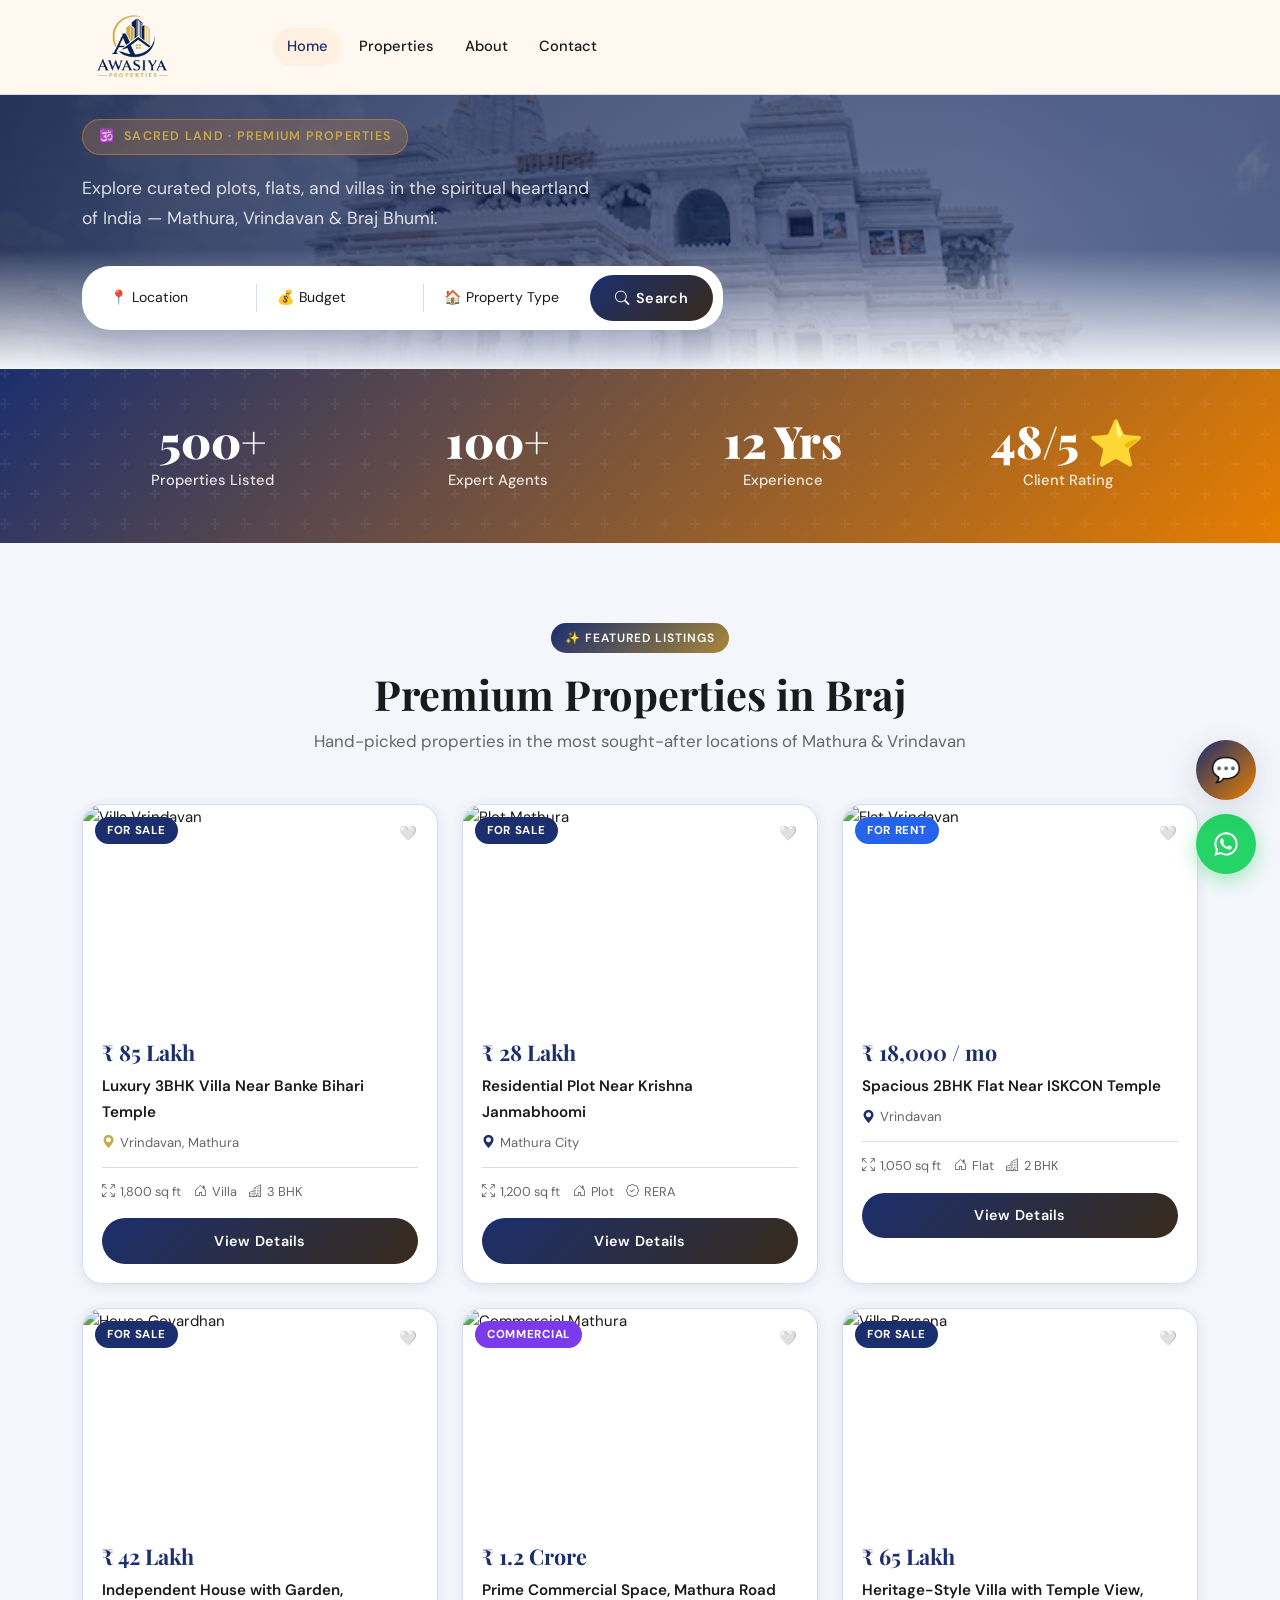
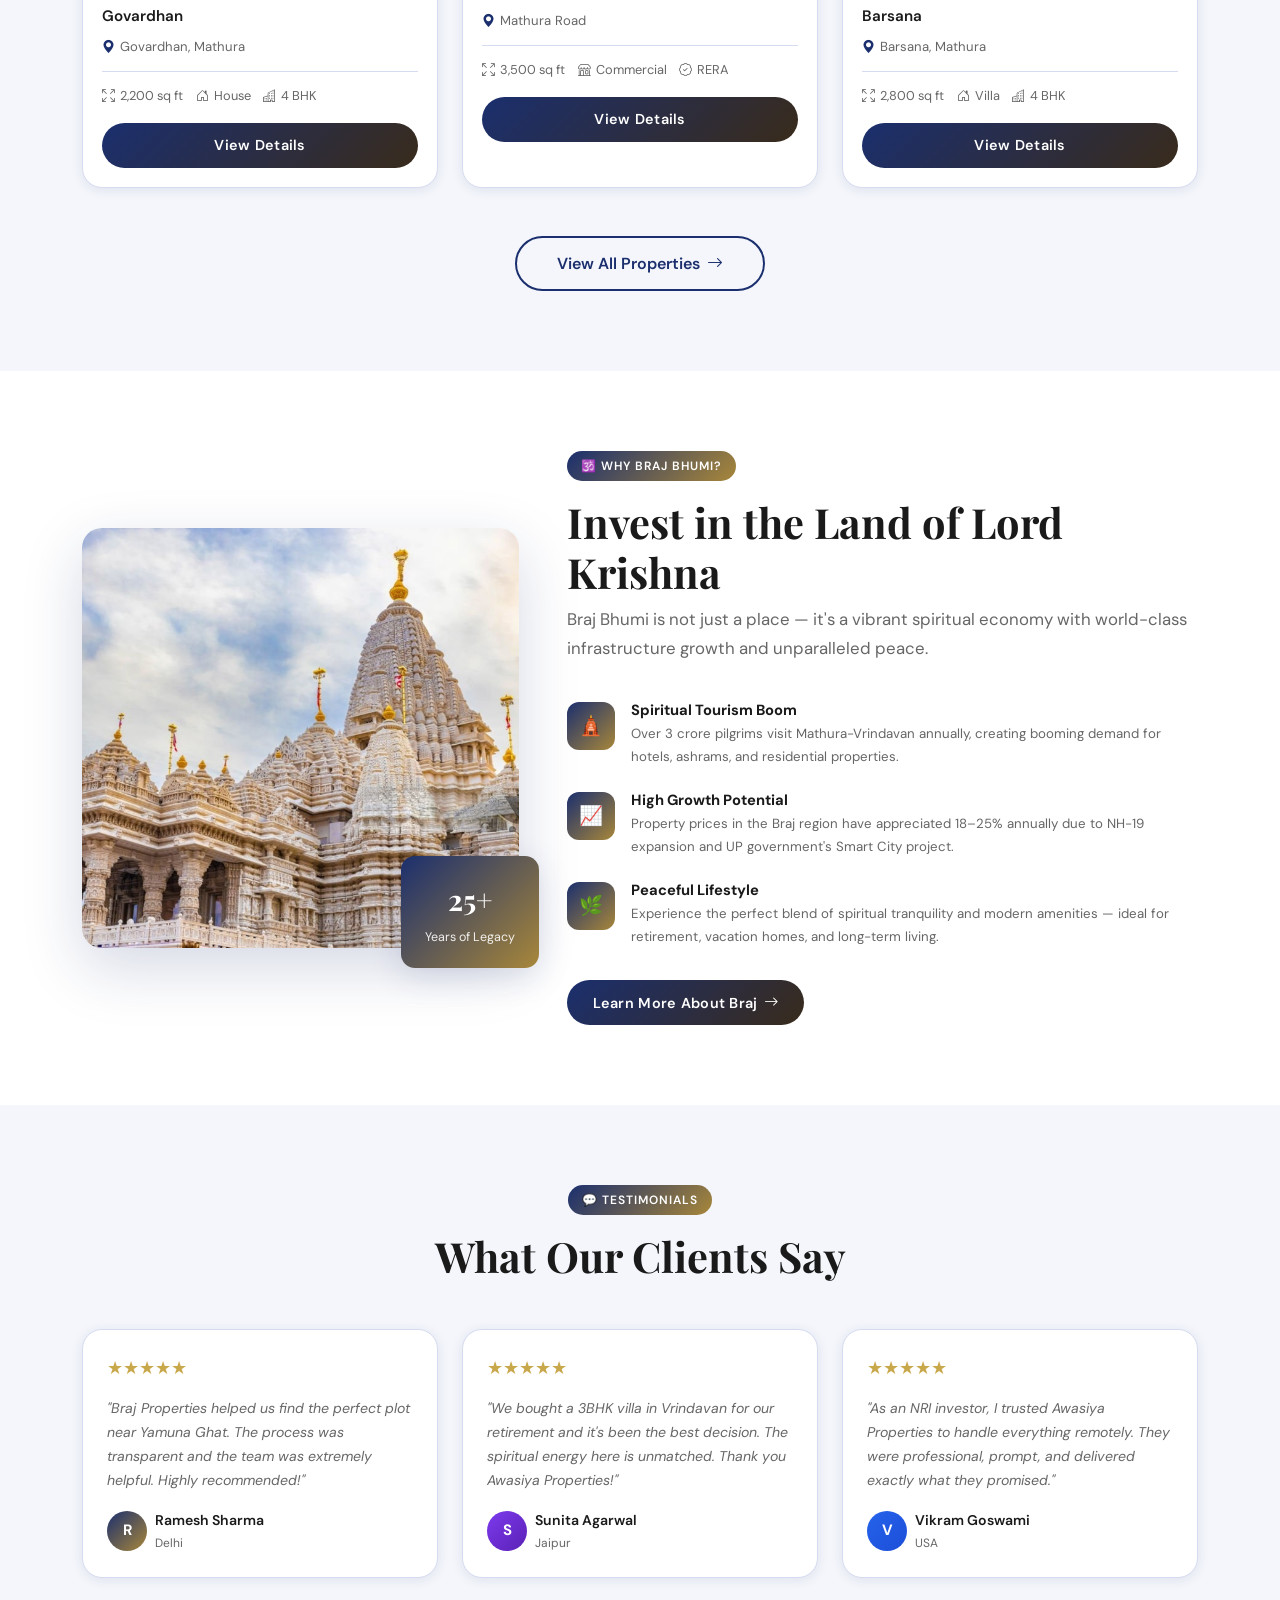
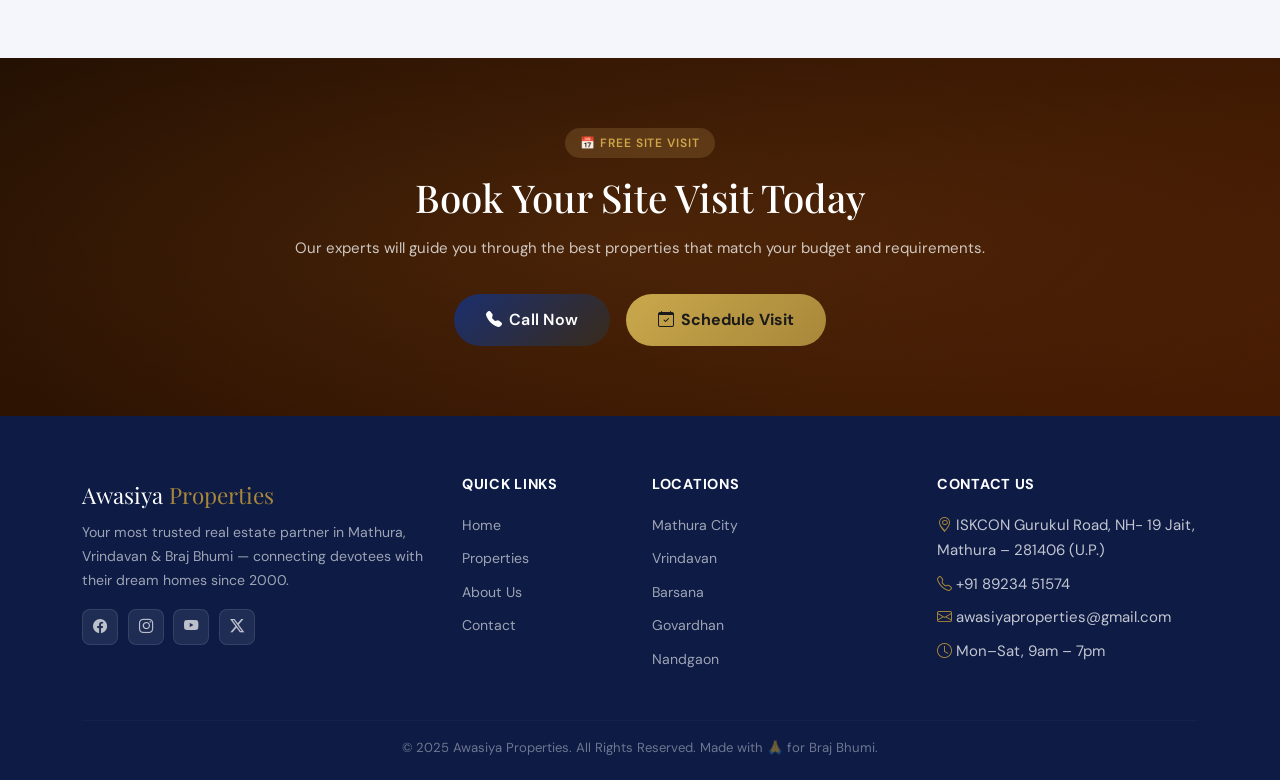
==== commit eb392226: "update" ====
--- a/index.html
+++ b/index.html
@@ -71,9 +71,9 @@
           <div class="hero-badge fade-in-up">
             <span>🕉️</span> Sacred Land · Premium Properties
           </div>
-          <h1 class="fade-in-up" style="transition-delay:.1s">
+          <!-- <h1 class="fade-in-up" style="transition-delay:.1s">
             Find Your Dream<br />Property in <em>Braj</em>
-          </h1>
+          </h1> -->
           <p class="fade-in-up" style="transition-delay:.2s">
             Explore curated plots, flats, and villas in the spiritual heartland of India — Mathura, Vrindavan & Braj
             Bhumi.
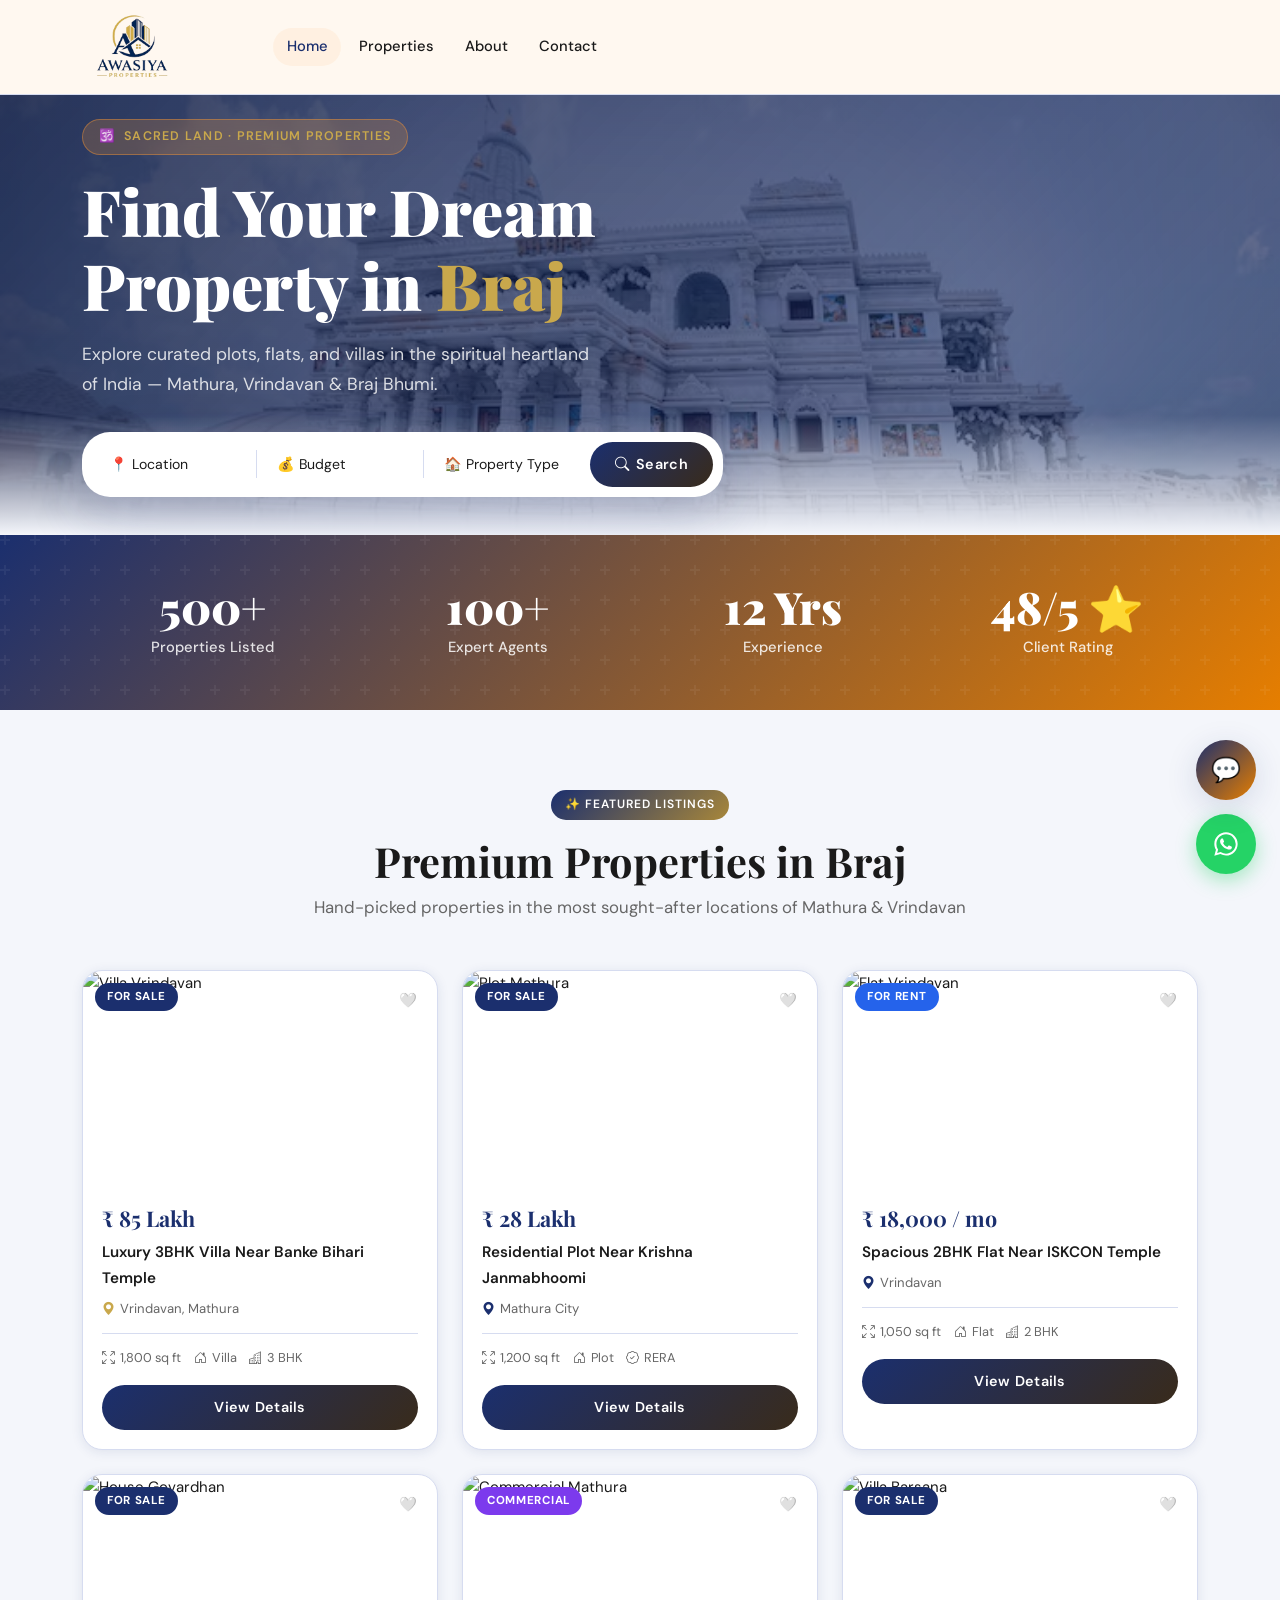
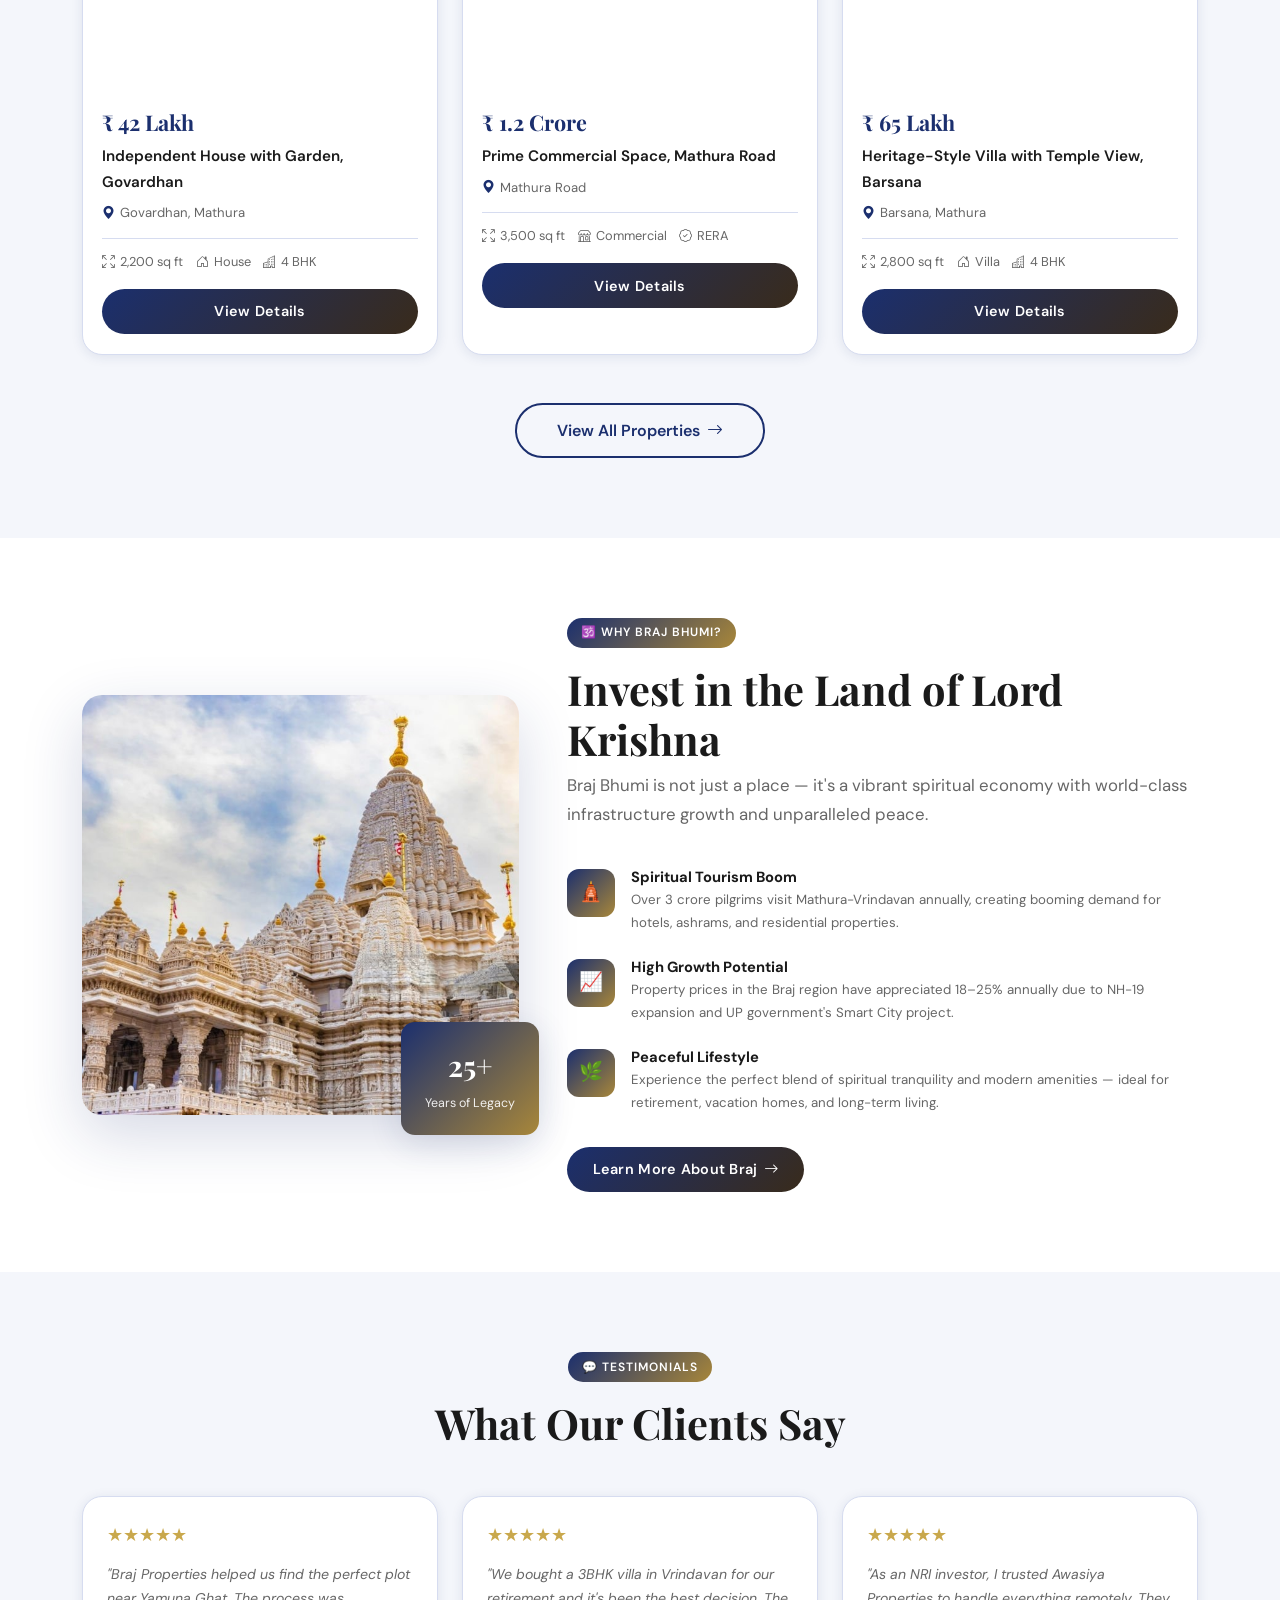
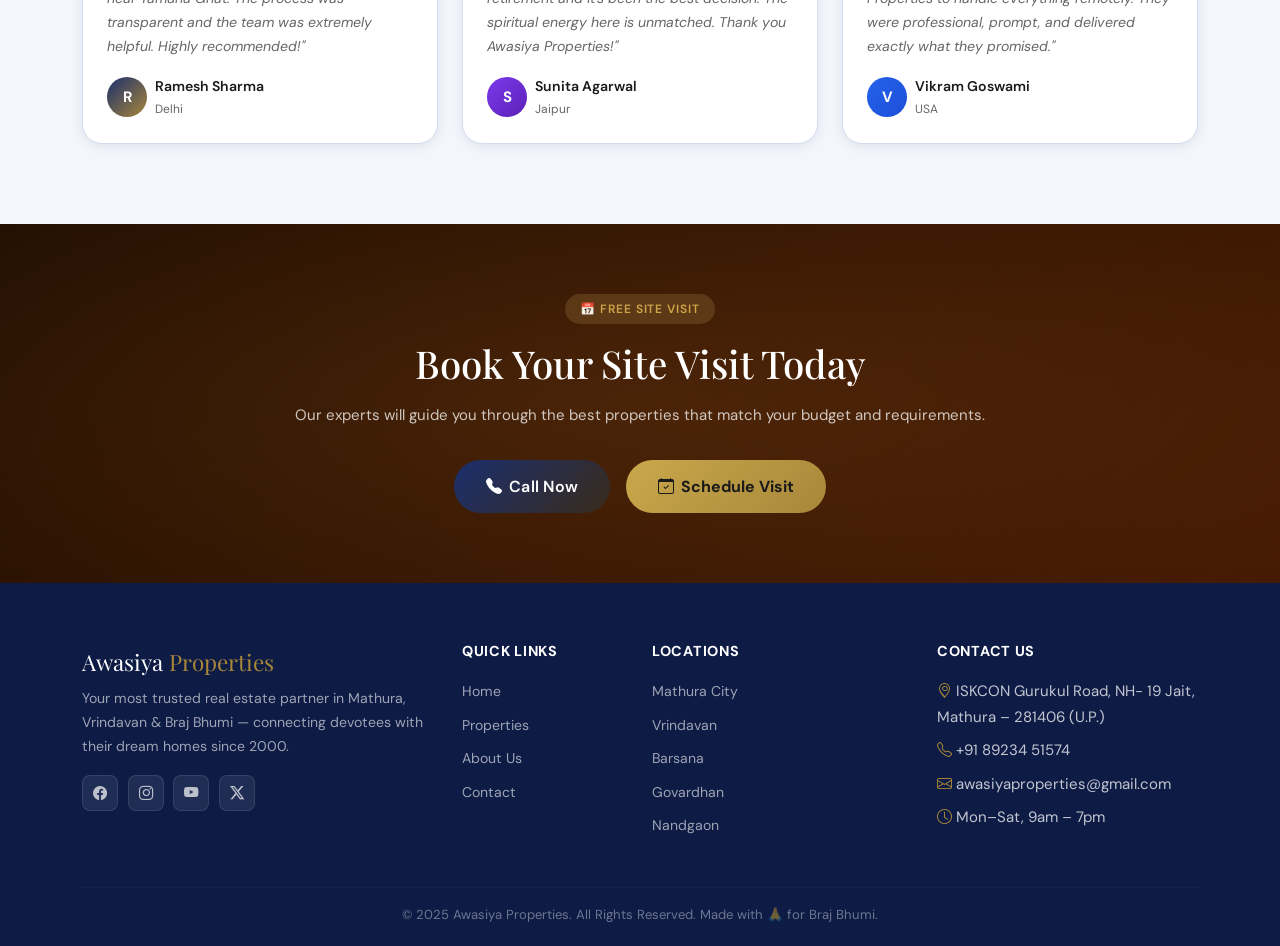
==== commit 3568e484: "update" ====
--- a/index.html
+++ b/index.html
@@ -71,9 +71,9 @@
           <div class="hero-badge fade-in-up">
             <span>🕉️</span> Sacred Land · Premium Properties
           </div>
-          <!-- <h1 class="fade-in-up" style="transition-delay:.1s">
+          <h1 class="fade-in-up" style="transition-delay:.1s">
             Find Your Dream<br />Property in <em>Braj</em>
-          </h1> -->
+          </h1>
           <p class="fade-in-up" style="transition-delay:.2s">
             Explore curated plots, flats, and villas in the spiritual heartland of India — Mathura, Vrindavan & Braj
             Bhumi.
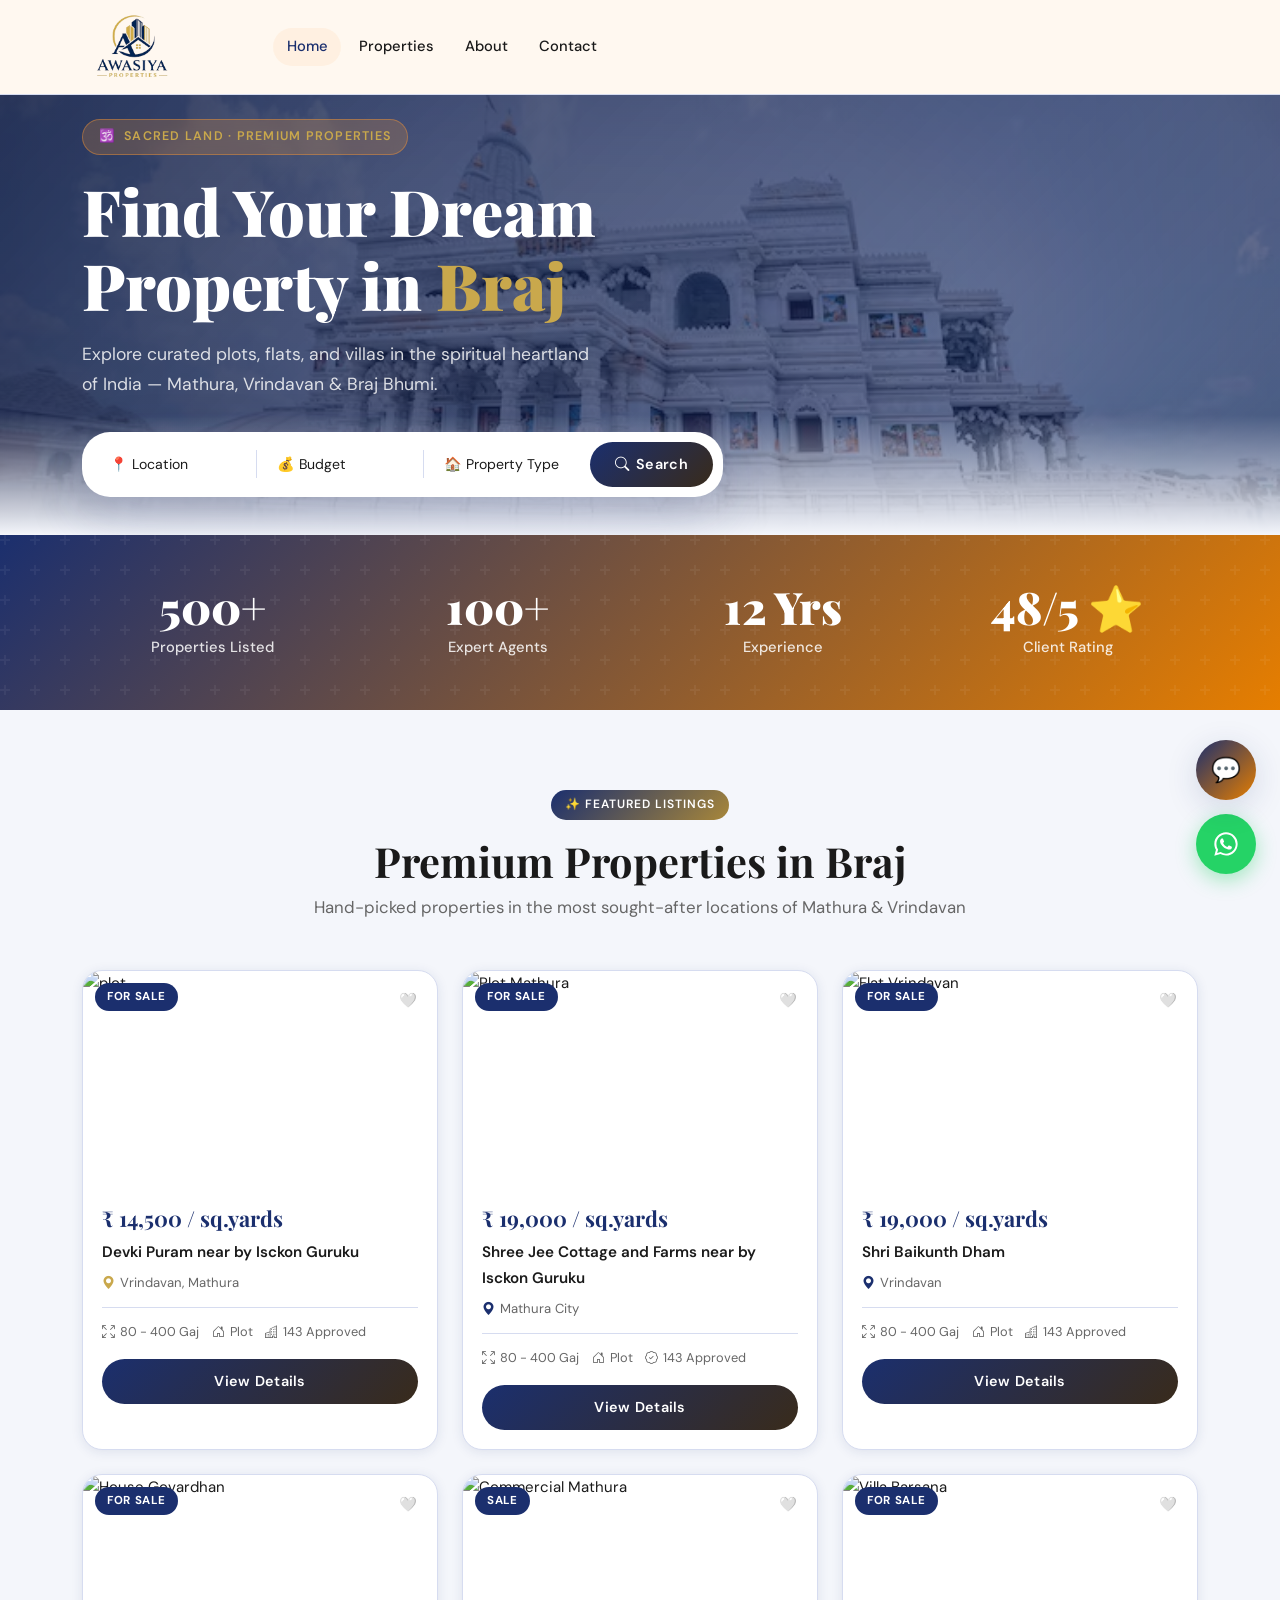
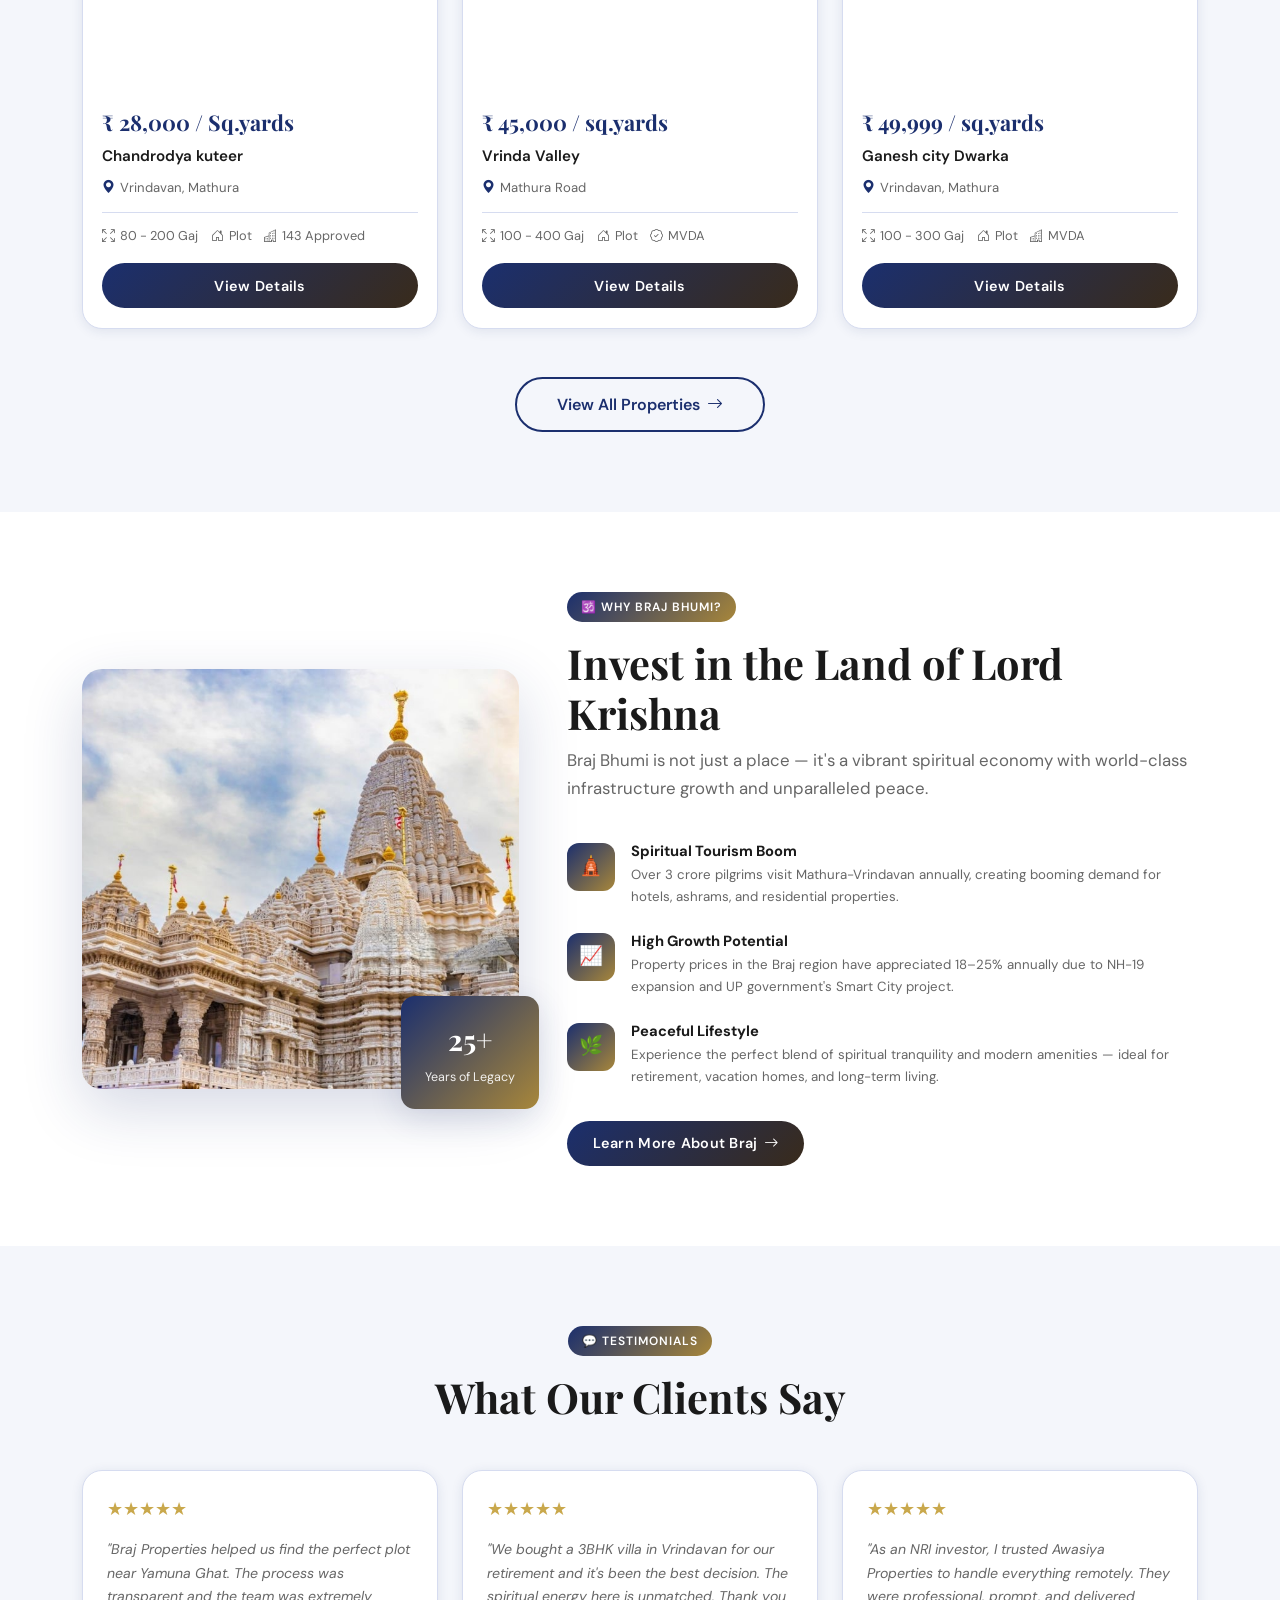
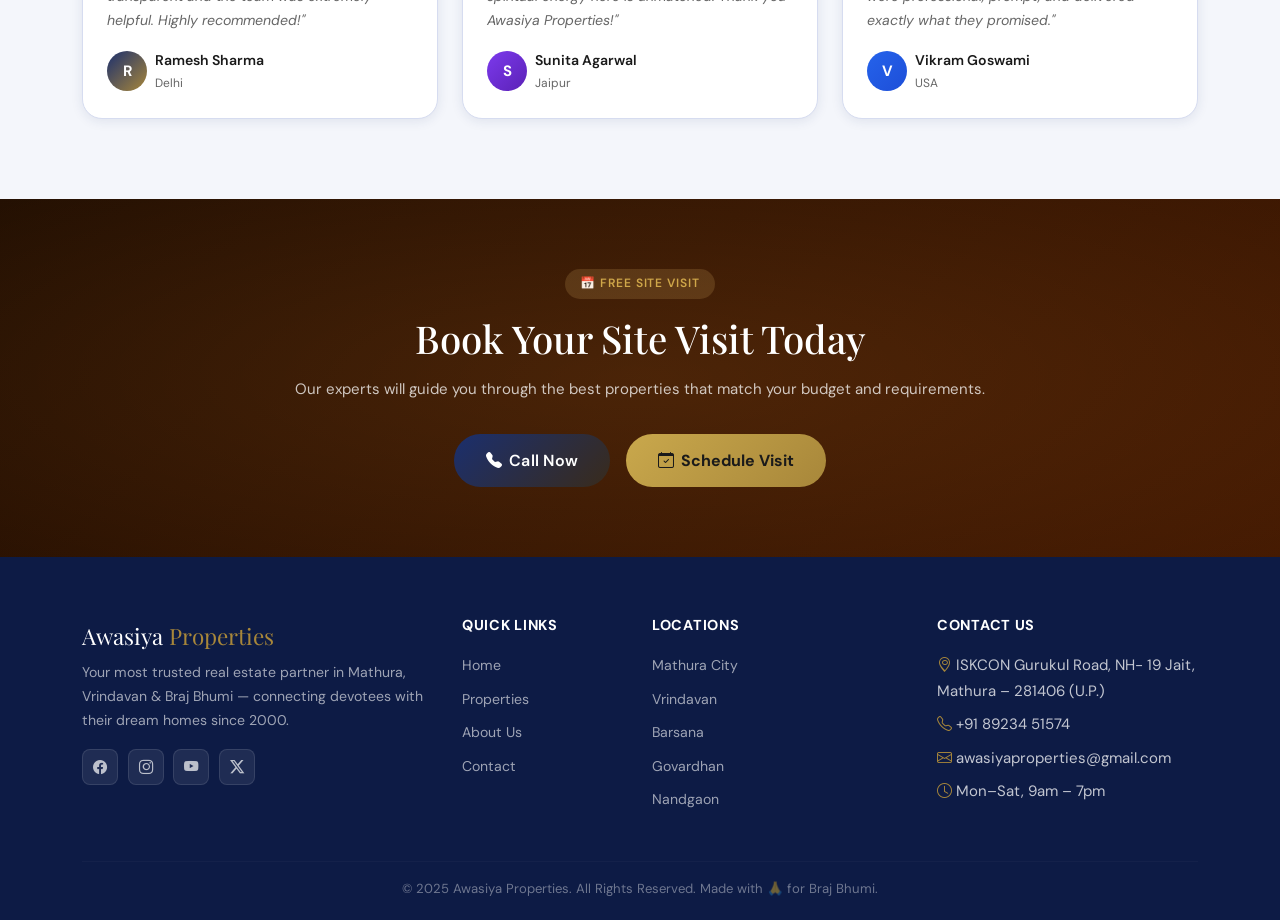
==== commit 1a23931c: "index prop" ====
--- a/index.html
+++ b/index.html
@@ -171,19 +171,19 @@
           <div class="prop-card">
             <div class="prop-card-img">
               <img src="https://images.unsplash.com/photo-1600596542815-ffad4c1539a9?w=600&q=75"
-                alt="Villa Vrindavan" />
+                alt="plot" />
               <span class="prop-badge">For Sale</span>
               <button class="prop-fav">🤍</button>
             </div>
             <div class="prop-card-body">
-              <div class="prop-price">₹ 85 Lakh</div>
-              <div class="prop-title">Luxury 3BHK Villa Near Banke Bihari Temple</div>
+              <div class="prop-price">₹ 14,500 / sq.yards</div>
+              <div class="prop-title">Devki Puram near by Isckon Guruku</div>
               <div class="prop-location"><i class="bi bi-geo-alt-fill" style="color:var(--gold)"></i> Vrindavan,
                 Mathura</div>
               <div class="prop-meta">
-                <span><i class="bi bi-arrows-fullscreen"></i> 1,800 sq ft</span>
-                <span><i class="bi bi-house-door"></i> Villa</span>
-                <span><i class="bi bi-buildings"></i> 3 BHK</span>
+                <span><i class="bi bi-arrows-fullscreen"></i>  80 - 400 Gaj</span>
+                <span><i class="bi bi-house-door"></i> Plot</span>
+                <span><i class="bi bi-buildings"></i> 143 Approved</span>
               </div>
               <a href="property-details.html" class="btn-saffron mt-3 w-100 justify-content-center">View Details</a>
             </div>
@@ -199,14 +199,14 @@
               <button class="prop-fav">🤍</button>
             </div>
             <div class="prop-card-body">
-              <div class="prop-price">₹ 28 Lakh</div>
-              <div class="prop-title">Residential Plot Near Krishna Janmabhoomi</div>
+              <div class="prop-price">₹ 19,000 / sq.yards</div>
+              <div class="prop-title">Shree Jee Cottage and Farms near by Isckon Guruku</div>
               <div class="prop-location"><i class="bi bi-geo-alt-fill" style="color:var(--saffron)"></i> Mathura City
               </div>
               <div class="prop-meta">
-                <span><i class="bi bi-arrows-fullscreen"></i> 1,200 sq ft</span>
+                <span><i class="bi bi-arrows-fullscreen"></i>  80 - 400 Gaj</span>
                 <span><i class="bi bi-house-door"></i> Plot</span>
-                <span><i class="bi bi-patch-check"></i> RERA</span>
+                <span><i class="bi bi-patch-check"></i> 143 Approved</span>
               </div>
               <a href="property-details.html" class="btn-saffron mt-3 w-100 justify-content-center">View Details</a>
             </div>
@@ -218,17 +218,17 @@
           <div class="prop-card">
             <div class="prop-card-img">
               <img src="https://images.unsplash.com/photo-1512917774080-9991f1c4c750?w=600&q=75" alt="Flat Vrindavan" />
-              <span class="prop-badge for-rent">For Rent</span>
+              <span class="prop-badge">For sale</span>
               <button class="prop-fav">🤍</button>
             </div>
             <div class="prop-card-body">
-              <div class="prop-price">₹ 18,000 / mo</div>
-              <div class="prop-title">Spacious 2BHK Flat Near ISKCON Temple</div>
+              <div class="prop-price">₹ 19,000 / sq.yards</div>
+              <div class="prop-title"> Shri Baikunth Dham</div>
               <div class="prop-location"><i class="bi bi-geo-alt-fill" style="color:var(--saffron)"></i> Vrindavan</div>
               <div class="prop-meta">
-                <span><i class="bi bi-arrows-fullscreen"></i> 1,050 sq ft</span>
-                <span><i class="bi bi-house-door"></i> Flat</span>
-                <span><i class="bi bi-buildings"></i> 2 BHK</span>
+                <span><i class="bi bi-arrows-fullscreen"></i> 80 - 400 Gaj</span>
+                <span><i class="bi bi-house-door"></i> Plot</span>
+                <span><i class="bi bi-buildings"></i> 143 Approved</span>
               </div>
               <a href="property-details.html" class="btn-saffron mt-3 w-100 justify-content-center">View Details</a>
             </div>
@@ -245,14 +245,14 @@
               <button class="prop-fav">🤍</button>
             </div>
             <div class="prop-card-body">
-              <div class="prop-price">₹ 42 Lakh</div>
-              <div class="prop-title">Independent House with Garden, Govardhan</div>
-              <div class="prop-location"><i class="bi bi-geo-alt-fill" style="color:var(--saffron)"></i> Govardhan,
+              <div class="prop-price">₹ 28,000 / Sq.yards</div>
+              <div class="prop-title">Chandrodya kuteer</div>
+              <div class="prop-location"><i class="bi bi-geo-alt-fill" style="color:var(--saffron)"></i> Vrindavan,
                 Mathura</div>
               <div class="prop-meta">
-                <span><i class="bi bi-arrows-fullscreen"></i> 2,200 sq ft</span>
-                <span><i class="bi bi-house-door"></i> House</span>
-                <span><i class="bi bi-buildings"></i> 4 BHK</span>
+                <span><i class="bi bi-arrows-fullscreen"></i>  80 - 200 Gaj</span>
+                <span><i class="bi bi-house-door"></i> Plot</span>
+                <span><i class="bi bi-buildings"></i> 143 Approved</span>
               </div>
               <a href="property-details.html" class="btn-saffron mt-3 w-100 justify-content-center">View Details</a>
             </div>
@@ -265,18 +265,18 @@
             <div class="prop-card-img">
               <img src="https://images.unsplash.com/photo-1605276374104-dee2a0ed3cd6?w=600&q=75"
                 alt="Commercial Mathura" />
-              <span class="prop-badge commercial">Commercial</span>
+              <span class="prop-badge">Sale</span>
               <button class="prop-fav">🤍</button>
             </div>
             <div class="prop-card-body">
-              <div class="prop-price">₹ 1.2 Crore</div>
-              <div class="prop-title">Prime Commercial Space, Mathura Road</div>
+              <div class="prop-price">₹ 45,000 / sq.yards</div>
+              <div class="prop-title">Vrinda Valley</div>
               <div class="prop-location"><i class="bi bi-geo-alt-fill" style="color:var(--saffron)"></i> Mathura Road
               </div>
               <div class="prop-meta">
-                <span><i class="bi bi-arrows-fullscreen"></i> 3,500 sq ft</span>
-                <span><i class="bi bi-shop"></i> Commercial</span>
-                <span><i class="bi bi-patch-check"></i> RERA</span>
+                <span><i class="bi bi-arrows-fullscreen"></i> 100 - 400 Gaj</span>
+                <span><i class="bi bi-house-door"></i> Plot</span>
+                <span><i class="bi bi-patch-check"></i> MVDA</span>
               </div>
               <a href="property-details.html" class="btn-saffron mt-3 w-100 justify-content-center">View Details</a>
             </div>
@@ -292,14 +292,14 @@
               <button class="prop-fav">🤍</button>
             </div>
             <div class="prop-card-body">
-              <div class="prop-price">₹ 65 Lakh</div>
-              <div class="prop-title">Heritage-Style Villa with Temple View, Barsana</div>
-              <div class="prop-location"><i class="bi bi-geo-alt-fill" style="color:var(--saffron)"></i> Barsana,
+              <div class="prop-price">₹  49,999 / sq.yards</div>
+              <div class="prop-title">Ganesh city Dwarka</div>
+              <div class="prop-location"><i class="bi bi-geo-alt-fill" style="color:var(--saffron)"></i> Vrindavan,
                 Mathura</div>
               <div class="prop-meta">
-                <span><i class="bi bi-arrows-fullscreen"></i> 2,800 sq ft</span>
-                <span><i class="bi bi-house-door"></i> Villa</span>
-                <span><i class="bi bi-buildings"></i> 4 BHK</span>
+                <span><i class="bi bi-arrows-fullscreen"></i>100 - 300 Gaj </span>
+                <span><i class="bi bi-house-door"></i> Plot</span>
+                <span><i class="bi bi-buildings"></i> MVDA</span>
               </div>
               <a href="property-details.html" class="btn-saffron mt-3 w-100 justify-content-center">View Details</a>
             </div>
